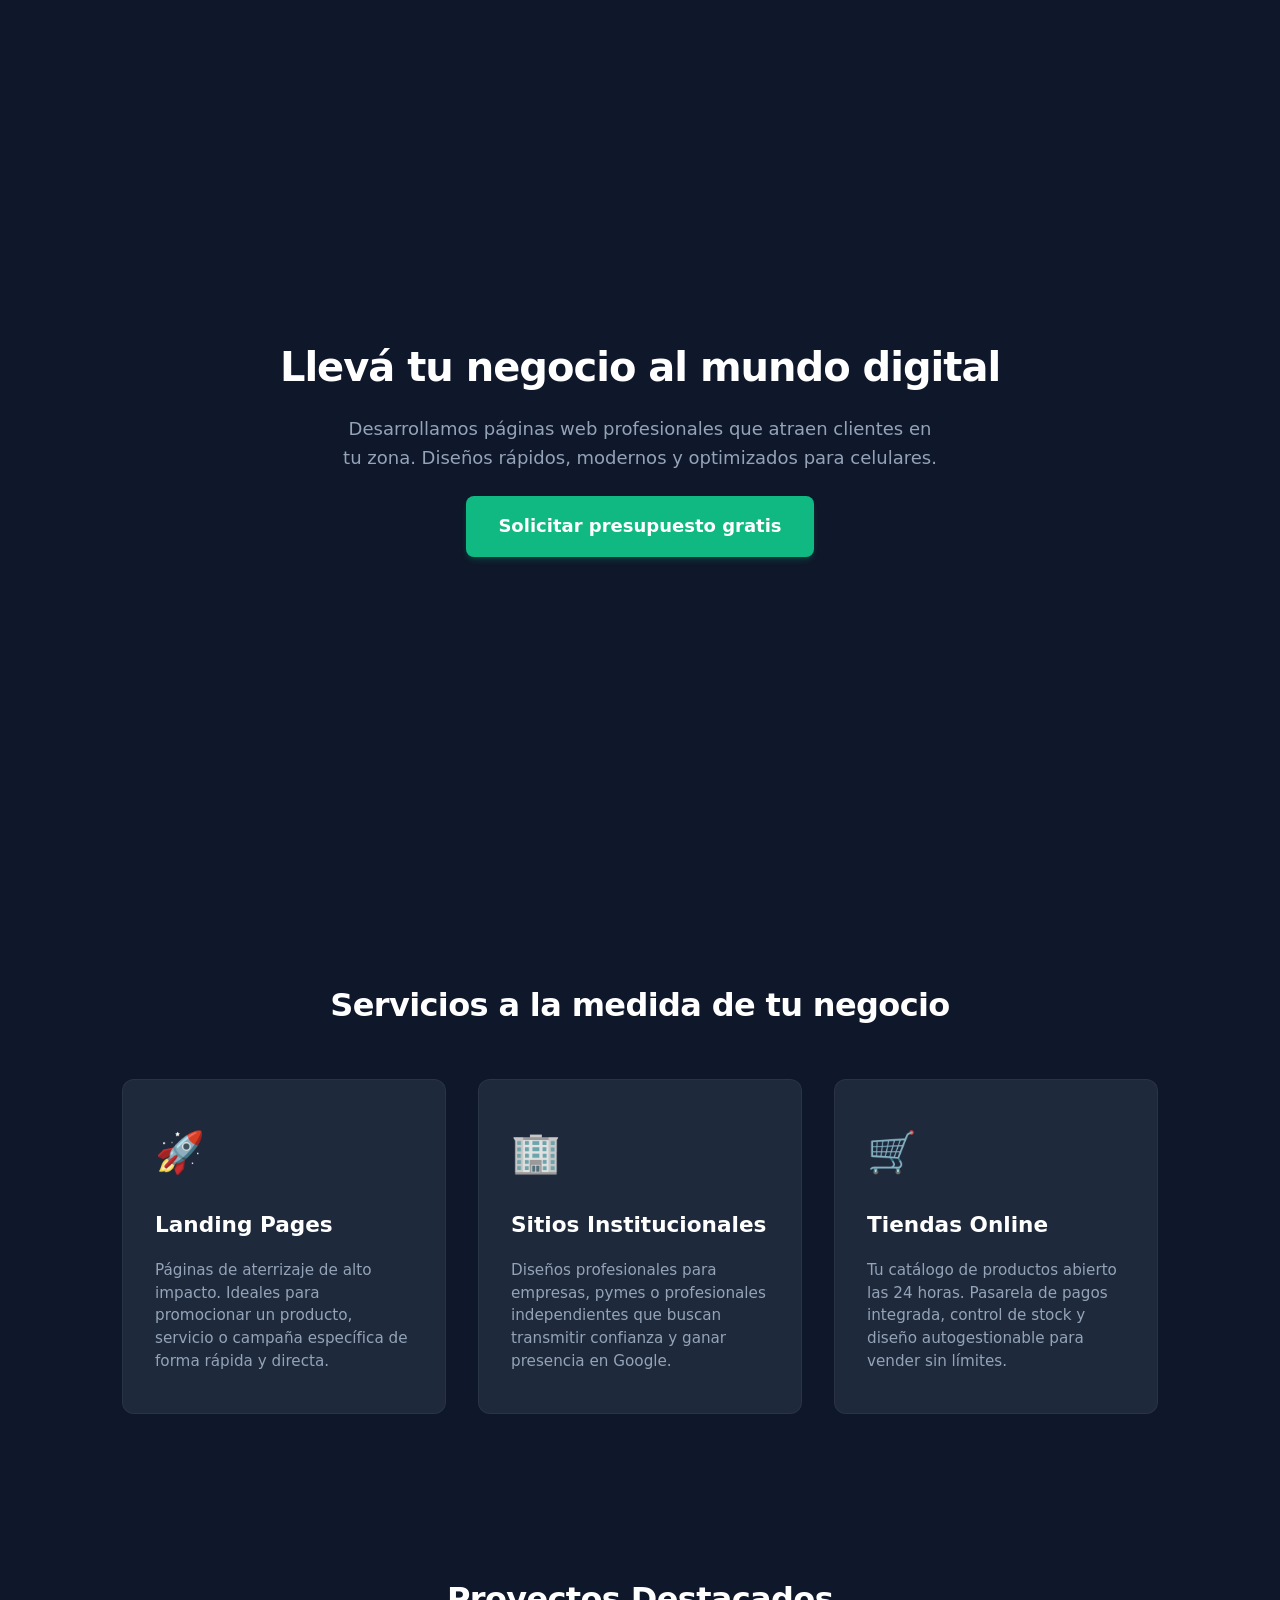
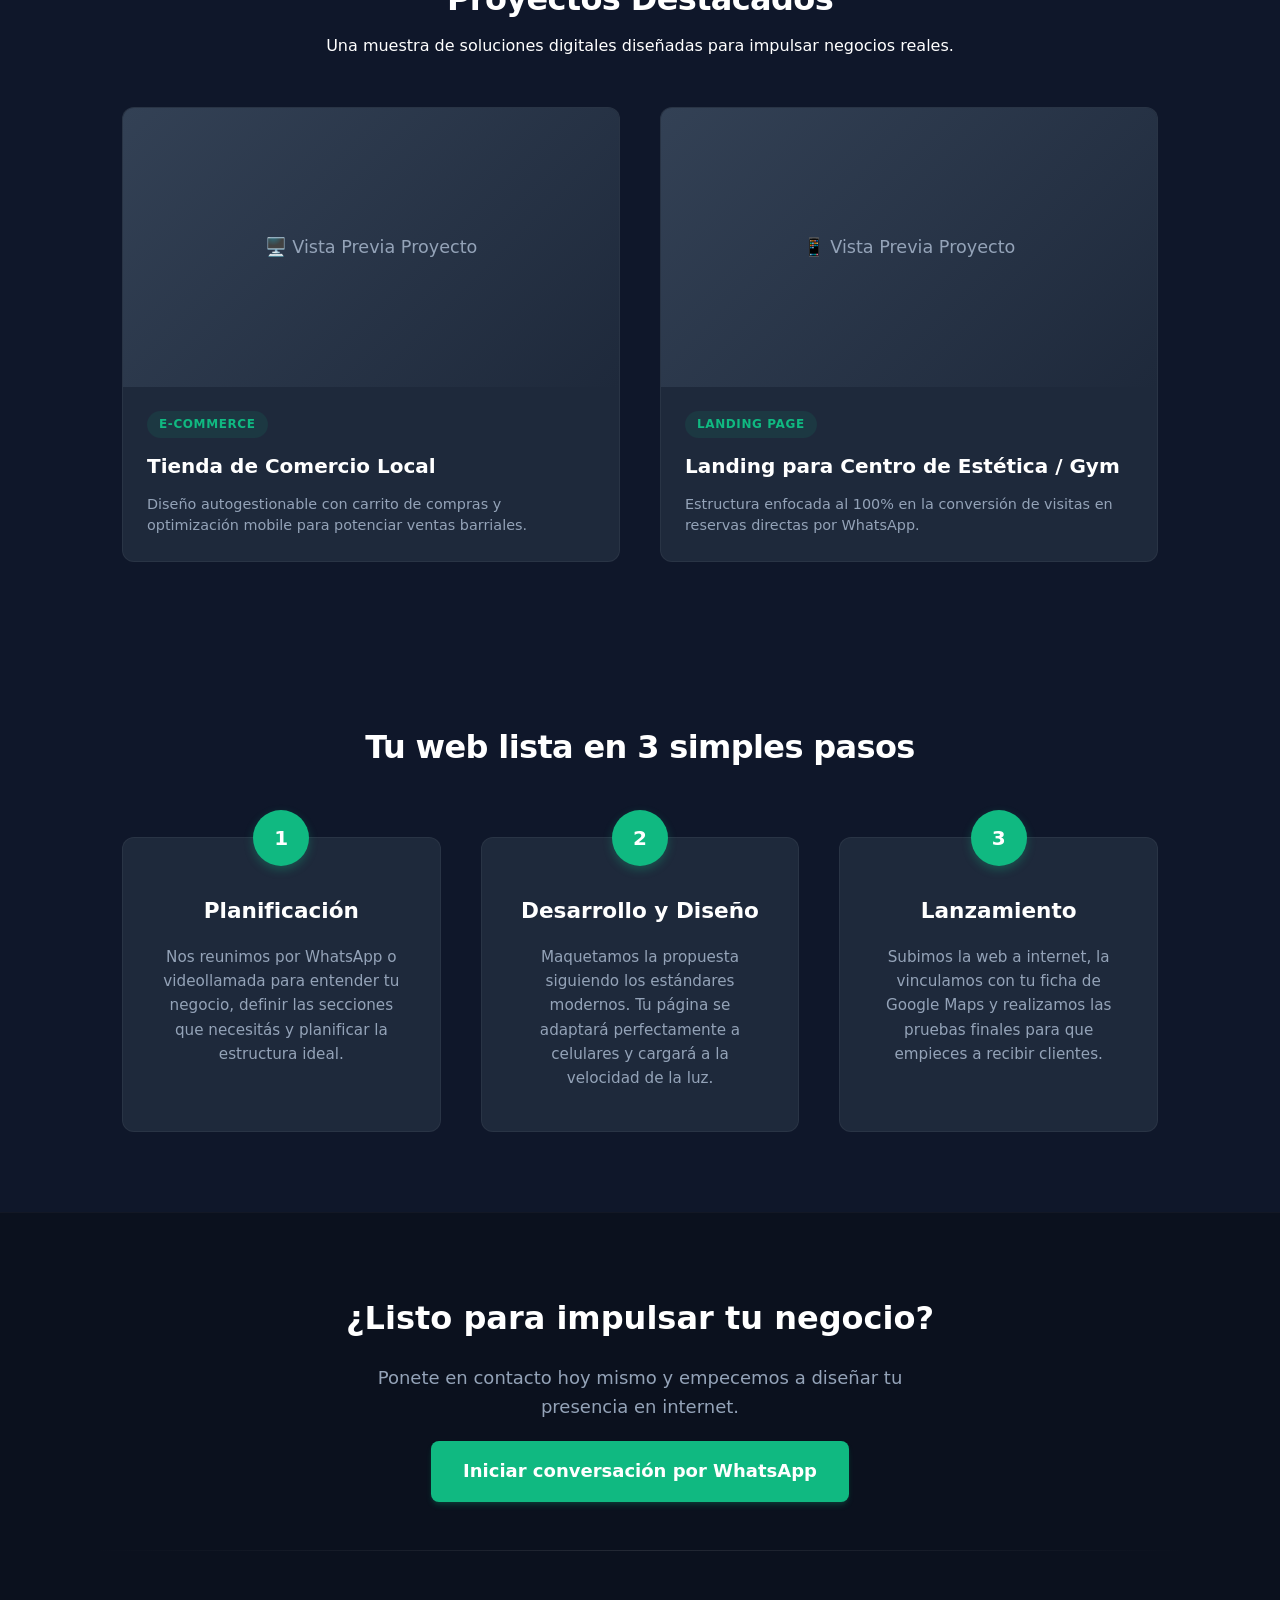
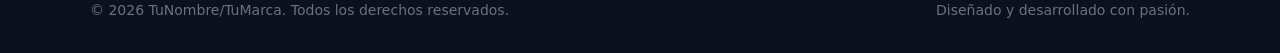
==== index.html @ d23995b2 "Estructura completa de la landing page: hero, servicios, portfolio y footer" ====
<!DOCTYPE html>
<html lang="es">
<head>
    <meta charset="UTF-8">
    <meta name="viewport" content="width=device-width, initial-scale=1.0">
    <title>Desarrollo Web Profesional | Tu Nombre o Marca</title>
    
    <!-- Vinculación de tus archivos CSS (siguiendo tu árbol de archivos) -->
    <link rel="stylesheet" href="css/variables.css">
    <link rel="stylesheet" href="css/layout.css">
    <link rel="stylesheet" href="css/components.css">
    <link rel="stylesheet" href="css/responsive.css">
</head>
<body>

    <!-- SECCIÓN PRINCIPAL: HERO -->
    <header class="hero-section">
        <div class="hero-container">
            <h1 class="hero-title">Llevá tu negocio al mundo digital</h1>
            <p class="hero-subtitle">Desarrollamos páginas web profesionales que atraen clientes en tu zona. Diseños rápidos, modernos y optimizados para celulares.</p>
            
            <!-- Botón de Acción Principal (CTA) -->
            <a href="https://wa.me/TUNUMERO" class="btn-primary" target="_blank" rel="noopener noreferrer">
                Solicitar presupuesto gratis
            </a>
        </div>
    </header>
    <!-- SECCIÓN: TUS SERVICIOS -->
    <section class="services-section">
        <h2 class="section-title">Servicios a la medida de tu negocio</h2>
        
        <div class="services-grid">
            <!-- Tarjeta 1 -->
            <div class="service-card">
                <div class="service-icon">🚀</div>
                <h3>Landing Pages</h3>
                <p>Páginas de aterrizaje de alto impacto. Ideales para promocionar un producto, servicio o campaña específica de forma rápida y directa.</p>
            </div>

            <!-- Tarjeta 2 -->
            <div class="service-card">
                <div class="service-icon">🏢</div>
                <h3>Sitios Institucionales</h3>
                <p>Diseños profesionales para empresas, pymes o profesionales independientes que buscan transmitir confianza y ganar presencia en Google.</p>
            </div>

            <!-- Tarjeta 3 -->
            <div class="service-card">
                <div class="service-icon">🛒</div>
                <h3>Tiendas Online</h3>
                <p>Tu catálogo de productos abierto las 24 horas. Pasarela de pagos integrada, control de stock y diseño autogestionable para vender sin límites.</p>
            </div>
        </div>
    </section>

    <!-- SECCIÓN: PORTFOLIO CARNADA -->
    <section class="portfolio-section">
        <div class="portfolio-header">
            <h2 class="section-title">Proyectos Destacados</h2>
            <p class="section-subtitle">Una muestra de soluciones digitales diseñadas para impulsar negocios reales.</p>
        </div>

        <div class="portfolio-grid">
            <!-- Proyecto 1 -->
            <div class="portfolio-card">
                <div class="portfolio-image-wrapper">
                    <!-- Cuando tengas la imagen, la ponés acá. Por ahora, un placeholder con estilos -->
                    <div class="portfolio-placeholder">🖥️ Vista Previa Proyecto</div>
                </div>
                <div class="portfolio-info">
                    <span class="project-badge">E-commerce</span>
                    <h3>Tienda de Comercio Local</h3>
                    <p>Diseño autogestionable con carrito de compras y optimización mobile para potenciar ventas barriales.</p>
                </div>
            </div>

            <!-- Proyecto 2 -->
            <div class="portfolio-card">
                <div class="portfolio-image-wrapper">
                    <div class="portfolio-placeholder">📱 Vista Previa Proyecto</div>
                </div>
                <div class="portfolio-info">
                    <span class="project-badge">Landing Page</span>
                    <h3>Landing para Centro de Estética / Gym</h3>
                    <p>Estructura enfocada al 100% en la conversión de visitas en reservas directas por WhatsApp.</p>
                </div>
            </div>
        </div>
    </section>

    <!-- SECCIÓN: CÓMO TRABAJAMOS -->
    <section class="process-section">
        <h2 class="section-title">Tu web lista en 3 simples pasos</h2>
        
        <div class="process-timeline">
            <!-- Paso 1 -->
            <div class="process-step">
                <div class="step-number">1</div>
                <h3>Planificación</h3>
                <p>Nos reunimos por WhatsApp o videollamada para entender tu negocio, definir las secciones que necesitás y planificar la estructura ideal.</p>
            </div>

            <!-- Paso 2 -->
            <div class="process-step">
                <div class="step-number">2</div>
                <h3>Desarrollo y Diseño</h3>
                <p>Maquetamos la propuesta siguiendo los estándares modernos. Tu página se adaptará perfectamente a celulares y cargará a la velocidad de la luz.</p>
            </div>

            <!-- Paso 3 -->
            <div class="process-step">
                <div class="step-number">3</div>
                <h3>Lanzamiento</h3>
                <p>Subimos la web a internet, la vinculamos con tu ficha de Google Maps y realizamos las pruebas finales para que empieces a recibir clientes.</p>
            </div>
        </div>
    </section>

    <!-- PIE DE PÁGINA: FOOTER -->
    <footer class="main-footer">
        <div class="footer-container">
            <div class="footer-cta">
                <h2>¿Listo para impulsar tu negocio?</h2>
                <p>Ponete en contacto hoy mismo y empecemos a diseñar tu presencia en internet.</p>
                <a href="https://wa.me/TUNUMERO" class="btn-primary" target="_blank" rel="noopener noreferrer">
                    Iniciar conversación por WhatsApp
                </a>
            </div>
            
            <hr class="footer-divider">
            
            <div class="footer-bottom">
                <p>&copy; 2026 TuNombre/TuMarca. Todos los derechos reservados.</p>
                <p>Diseñado y desarrollado con pasión.</p>
            </div>
        </div>
    </footer>

</body>
</html>
---- css/variables.css ----
:root {
    --bg-main: #0f172a;
    --text-primary: #ffffff;
    --text-secondary: #94a3b8;
    --accent-color: #10b981; /* Verde WhatsApp Pro */
}
---- css/layout.css ----
/* ==========================================================================
   ESTILOS GENERALES (Reset básico)
   ========================================================================== */
* {
    margin: 0;
    padding: 0;
    box-sizing: border-box;
}

body {
    background-color: var(--bg-main);
    color: var(--text-primary);
    font-family: 'Inter', system-ui, -apple-system, sans-serif;
    line-height: 1.6;
    overflow-x: hidden;
}

/* ==========================================================================
   ESTRUCTURA DEL HERO (Sección Principal)
   ========================================================================== */
.hero-section {
    min-height: 100vh; /* Ocupa el 100% del alto de la pantalla */
    display: flex;
    align-items: center;
    justify-content: center;
    padding: 2rem;
    text-align: center;
}

.hero-container {
    max-width: 800px; /* Evita que el texto se estire demasiado en monitores */
    display: flex;
    flex-direction: column;
    align-items: center;
    gap: 1.5rem; /* Separación interna entre título, subtítulo y botón */
}

.hero-title {
    font-size: 2.5rem;
    font-weight: 800;
    letter-spacing: -0.025em;
    line-height: 1.2;
}

.hero-subtitle {
    font-size: 1.125rem;
    color: var(--text-secondary);
    max-width: 600px;
}

/* ==========================================================================
   ESTRUCTURA DE SERVICIOS
   ========================================================================== */
.services-section {
    padding: 5rem 2rem;
    max-width: 1100px;
    margin: 0 auto; /* Centra la sección en monitores grandes */
    display: flex;
    flex-direction: column;
    align-items: center;
    gap: 3rem;
}

.section-title {
    font-size: 2rem;
    font-weight: 700;
    text-align: center;
    letter-spacing: -0.02em;
}

/* Grilla inteligente: se acomoda sola según el tamaño de pantalla */
.services-grid {
    display: grid;
    grid-template-columns: repeat(auto-fit, minmax(280px, 1fr));
    gap: 2rem;
    width: 100%;
}

/* ==========================================================================
   ESTRUCTURA DEL PORTFOLIO
   ========================================================================== */
.portfolio-section {
    padding: 5rem 2rem;
    max-width: 1100px;
    margin: 0 auto;
    display: flex;
    flex-direction: column;
    gap: 3rem;
}

.portfolio-header {
    text-align: center;
    display: flex;
    flex-direction: column;
    align-items: center;
    gap: 0.5rem;
}

.portfolio-grid {
    display: grid;
    grid-template-columns: repeat(auto-fit, minmax(320px, 1fr));
    gap: 2.5rem;
    width: 100%;
}

/* ==========================================================================
   ESTRUCTURA DEL PROCESO
   ========================================================================== */
.process-section {
    padding: 5rem 2rem;
    max-width: 1100px;
    margin: 0 auto;
    display: flex;
    flex-direction: column;
    align-items: center;
    gap: 4rem;
}

.process-timeline {
    display: grid;
    grid-template-columns: repeat(auto-fit, minmax(280px, 1fr));
    gap: 2.5rem;
    width: 100%;
}

/* ==========================================================================
   ESTRUCTURA DEL FOOTER
   ========================================================================== */
.main-footer {
    background-color: #0b111e; /* Un tono apenas más oscuro para marcar el final */
    padding: 5rem 2rem 2rem 2rem;
    border-top: 1px solid rgba(255, 255, 255, 0.03);
}

.footer-container {
    max-width: 1100px;
    margin: 0 auto;
    display: flex;
    flex-direction: column;
    align-items: center;
    gap: 3rem;
}

.footer-cta {
    text-align: center;
    display: flex;
    flex-direction: column;
    align-items: center;
    gap: 1.25rem;
    max-width: 600px;
}

.footer-cta h2 {
    font-size: 2rem;
    font-weight: 700;
}

.footer-cta p {
    color: var(--text-secondary);
    font-size: 1.125rem;
}
---- css/components.css ----
/* ==========================================================================
   COMPONENTES: BOTONES
   ========================================================================== */
.btn-primary {
    display: inline-block;
    background-color: var(--accent-color); /* Tu color de acento brillante */
    color: #ffffff; /* Texto blanco para que contraste perfectamente */
    font-size: 1.125rem;
    font-weight: 600;
    text-decoration: none; /* Le quita el subrayado feo de los links */
    padding: 1rem 2rem;
    border-radius: 0.5rem; /* Bordes suavemente redondeados (estilo moderno) */
    box-shadow: 0 4px 6px -1px rgba(16, 185, 129, 0.2), 0 2px 4px -1px rgba(16, 185, 129, 0.1);
    transition: all 0.2s ease-in-out; /* Animación suave para cuando pases el mouse */
    cursor: pointer;
}

/* Efecto Hover (Cuando pasás el mouse por arriba) */
.btn-primary:hover {
    transform: translateY(-2px); /* Eleva el botón un poquito */
    box-shadow: 0 10px 15px -3px rgba(16, 185, 129, 0.3), 0 4px 6px -2px rgba(16, 185, 129, 0.12);
    filter: brightness(1.1); /* Lo aclara un toque para dar feedback visual */
}

/* Efecto Active (Cuando hacés clic) */
.btn-primary:active {
    transform: translateY(0); /* Vuelve a su posición original al apretarlo */
}

/* ==========================================================================
   COMPONENTES: TARJETAS DE SERVICIO
   ========================================================================== */
.service-card {
    background-color: #1e293b; /* Un gris un toque más claro que el fondo principal */
    border: 1px solid rgba(255, 255, 255, 0.05); /* Borde sutil */
    padding: 2.5rem 2rem;
    border-radius: 0.75rem;
    display: flex;
    flex-direction: column;
    gap: 1rem;
    transition: transform 0.2s ease, border-color 0.2s ease;
}

.service-card:hover {
    transform: translateY(-5px); /* Pequeño salto al pasar el mouse */
    border-color: var(--accent-color); /* El borde se pinta con tu color de acento */
}

.service-icon {
    font-size: 2.5rem;
    margin-bottom: 0.5rem;
}

.service-card h3 {
    font-size: 1.35rem;
    font-weight: 600;
    color: var(--text-primary);
}

.service-card p {
    font-size: 0.95rem;
    color: var(--text-secondary);
    line-height: 1.5;
}

/* ==========================================================================
   COMPONENTES: TARJETAS DE PORTFOLIO
   ========================================================================== */
.portfolio-card {
    background-color: #1e293b;
    border-radius: 0.75rem;
    overflow: hidden; /* Corta las esquinas de las imágenes internas */
    border: 1px solid rgba(255, 255, 255, 0.05);
    transition: transform 0.3s ease, box-shadow 0.3s ease;
}

.portfolio-card:hover {
    transform: translateY(-6px);
    box-shadow: 0 12px 20px -5px rgba(0, 0, 0, 0.3);
}

/* Contenedor de la futura imagen */
.portfolio-image-wrapper {
    width: 100%;
    aspect-ratio: 16 / 9; /* Mantiene la proporción de pantalla clásica */
    background: linear-gradient(135deg, #334155 0%, #1e293b 100%);
    position: relative;
}

.portfolio-placeholder {
    width: 100%;
    height: 100%;
    display: flex;
    align-items: center;
    justify-content: center;
    color: var(--text-secondary);
    font-size: 1.1rem;
    font-weight: 500;
}

.portfolio-info {
    padding: 1.5rem;
    display: flex;
    flex-direction: column;
    gap: 0.75rem;
}

/* Etiqueta del tipo de proyecto */
.project-badge {
    align-self: flex-start;
    background-color: rgba(16, 185, 129, 0.1); /* Fondo sutil con tu color de acento */
    color: var(--accent-color);
    font-size: 0.75rem;
    font-weight: 700;
    text-transform: uppercase;
    padding: 0.25rem 0.75rem;
    border-radius: 9999px; /* Botón píldora redondeado */
    letter-spacing: 0.05em;
}

.portfolio-card h3 {
    font-size: 1.25rem;
    color: var(--text-primary);
}

.portfolio-card p {
    font-size: 0.9rem;
    color: var(--text-secondary);
    line-height: 1.5;
}

/* ==========================================================================
   COMPONENTES: PASOS DEL PROCESO
   ========================================================================== */
.process-step {
    background-color: #1e293b;
    border: 1px solid rgba(255, 255, 255, 0.05);
    padding: 3rem 2rem 2.5rem 2rem;
    border-radius: 0.75rem;
    position: relative; /* Permite posicionar el número absoluto respecto a la tarjeta */
    display: flex;
    flex-direction: column;
    gap: 1rem;
    text-align: center;
}

/* El círculo del número */
.step-number {
    position: absolute;
    top: 0;
    left: 50%;
    transform: translate(-50%, -50%); /* Lo centra justo en el borde superior */
    background-color: var(--accent-color);
    color: #ffffff;
    width: 3.5rem;
    height: 3.5rem;
    border-radius: 50%;
    display: flex;
    align-items: center;
    justify-content: center;
    font-size: 1.25rem;
    font-weight: 800;
    box-shadow: 0 4px 10px rgba(16, 185, 129, 0.3);
}

.process-step h3 {
    font-size: 1.35rem;
    font-weight: 600;
    color: var(--text-primary);
    margin-top: 0.5rem;
}

.process-step p {
    font-size: 0.95rem;
    color: var(--text-secondary);
    line-height: 1.6;
}

/* ==========================================================================
   COMPONENTES: DETALLES DEL FOOTER
   ========================================================================== */
.footer-divider {
    width: 100%;
    border: 0;
    height: 1px;
    background: linear-gradient(to right, transparent, rgba(255, 255, 255, 0.1), transparent);
}

.footer-bottom {
    width: 100%;
    display: flex;
    justify-content: space-between;
    align-items: center;
    flex-wrap: wrap; /* Si la pantalla es muy chica, tira los textos uno abajo del otro */
    gap: 1rem;
    color: rgba(255, 255, 255, 0.4);
    font-size: 0.875rem;
}

/* Ajuste responsive rápido para el footer bottom */
@media (max-width: 600px) {
    .footer-bottom {
        flex-direction: column;
        text-align: center;
    }
}
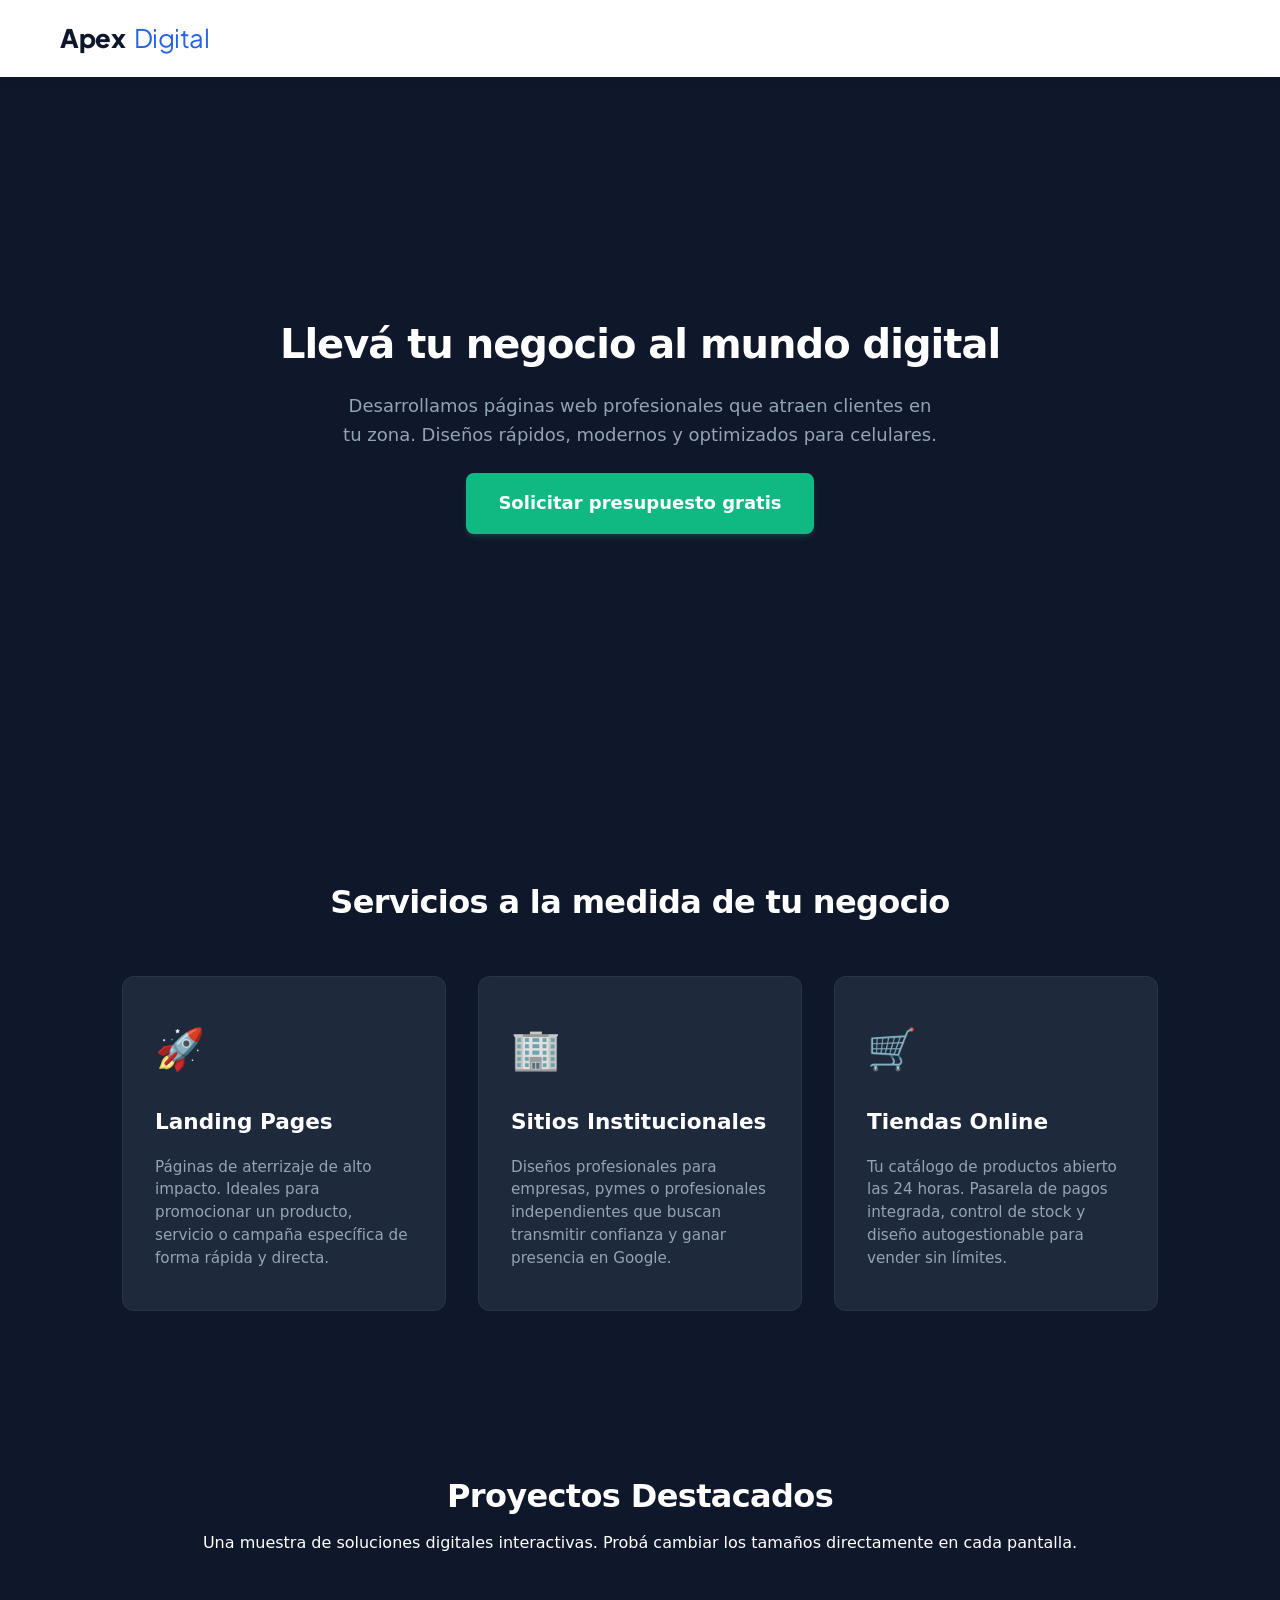
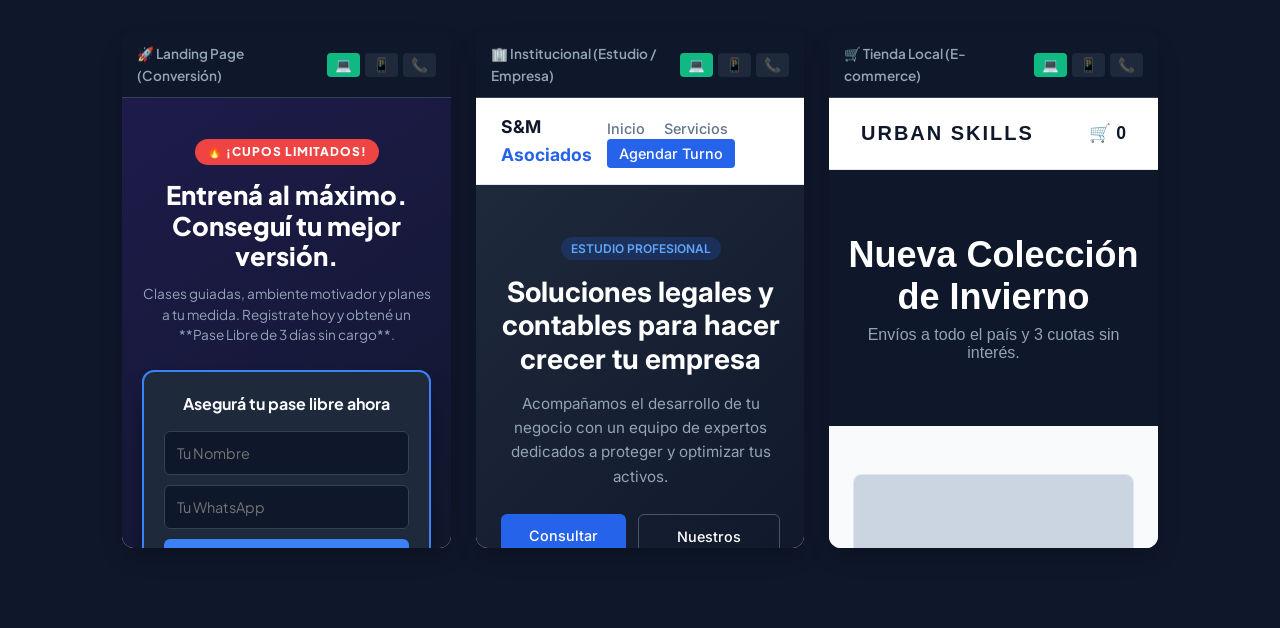
==== commit d764cbe5: "style: pulido de maquetas y alineacion de las tres pantallas en la misma linea" ====
--- a/index.html
+++ b/index.html
@@ -3,9 +3,15 @@
 <head>
     <meta charset="UTF-8">
     <meta name="viewport" content="width=device-width, initial-scale=1.0">
-    <title>Desarrollo Web Profesional | Tu Nombre o Marca</title>
+    <title>Apex Digital | Desarrollo Web Profesional</title>
     
-    <!-- Vinculación de tus archivos CSS (siguiendo tu árbol de archivos) -->
+    <link rel="icon" type="image/png" href="assets/icons/favicon.png">
+    <link rel="icon" type="image/x-icon" href="assets/icons/images/favicon.ico">
+    
+    <link rel="preconnect" href="https://fonts.googleapis.com">
+    <link rel="preconnect" href="https://fonts.gstatic.com" crossorigin>
+    <link href="https://fonts.googleapis.com/css2?family=Plus+Jakarta+Sans:wght@400;500;600;700;800&display=swap" rel="stylesheet">
+    
     <link rel="stylesheet" href="css/variables.css">
     <link rel="stylesheet" href="css/layout.css">
     <link rel="stylesheet" href="css/components.css">
@@ -13,38 +19,41 @@
 </head>
 <body>
 
-    <!-- SECCIÓN PRINCIPAL: HERO -->
+    <nav class="main-navbar">
+        <div class="navbar-container">
+            <a href="#" class="navbar-logo">
+                <span class="logo-text">Apex <span class="logo-highlight">Digital</span></span>
+            </a>
+        </div>
+    </nav>
+
     <header class="hero-section">
         <div class="hero-container">
             <h1 class="hero-title">Llevá tu negocio al mundo digital</h1>
             <p class="hero-subtitle">Desarrollamos páginas web profesionales que atraen clientes en tu zona. Diseños rápidos, modernos y optimizados para celulares.</p>
             
-            <!-- Botón de Acción Principal (CTA) -->
             <a href="https://wa.me/TUNUMERO" class="btn-primary" target="_blank" rel="noopener noreferrer">
                 Solicitar presupuesto gratis
             </a>
         </div>
     </header>
-    <!-- SECCIÓN: TUS SERVICIOS -->
+
     <section class="services-section">
         <h2 class="section-title">Servicios a la medida de tu negocio</h2>
         
         <div class="services-grid">
-            <!-- Tarjeta 1 -->
             <div class="service-card">
                 <div class="service-icon">🚀</div>
                 <h3>Landing Pages</h3>
                 <p>Páginas de aterrizaje de alto impacto. Ideales para promocionar un producto, servicio o campaña específica de forma rápida y directa.</p>
             </div>
 
-            <!-- Tarjeta 2 -->
             <div class="service-card">
                 <div class="service-icon">🏢</div>
                 <h3>Sitios Institucionales</h3>
                 <p>Diseños profesionales para empresas, pymes o profesionales independientes que buscan transmitir confianza y ganar presencia en Google.</p>
             </div>
 
-            <!-- Tarjeta 3 -->
             <div class="service-card">
                 <div class="service-icon">🛒</div>
                 <h3>Tiendas Online</h3>
@@ -53,88 +62,55 @@
         </div>
     </section>
 
-    <!-- SECCIÓN: PORTFOLIO CARNADA -->
     <section class="portfolio-section">
         <div class="portfolio-header">
             <h2 class="section-title">Proyectos Destacados</h2>
-            <p class="section-subtitle">Una muestra de soluciones digitales diseñadas para impulsar negocios reales.</p>
+            <p class="section-subtitle">Una muestra de soluciones digitales interactivas. Probá cambiar los tamaños directamente en cada pantalla.</p>
         </div>
 
-        <div class="portfolio-grid">
-            <!-- Proyecto 1 -->
-            <div class="portfolio-card">
-                <div class="portfolio-image-wrapper">
-                    <!-- Cuando tengas la imagen, la ponés acá. Por ahora, un placeholder con estilos -->
-                    <div class="portfolio-placeholder">🖥️ Vista Previa Proyecto</div>
+        <div class="portfolio-grid-live">
+             <div class="live-card">
+                <div class="card-device-header">
+                    <span class="card-project-title">🚀 Landing Page (Conversión)</span>
+                    <div class="device-buttons">
+                        <button class="btn-device active" onclick="changeCardView(this, 'desktop')">💻</button>
+                        <button class="btn-device" onclick="changeCardView(this, 'tablet')">📱</button>
+                        <button class="btn-device" onclick="changeCardView(this, 'mobile')">📞</button>
+                    </div>
                 </div>
-                <div class="portfolio-info">
-                    <span class="project-badge">E-commerce</span>
-                    <h3>Tienda de Comercio Local</h3>
-                    <p>Diseño autogestionable con carrito de compras y optimización mobile para potenciar ventas barriales.</p>
+                <div class="live-iframe-wrapper desktop-mode">
+                    <iframe src="./landing-mockup/index.html" frameborder="0"></iframe>
+                </div>
+            </div>
+            
+
+            <div class="live-card">
+                <div class="card-device-header">
+                    <span class="card-project-title">🏢 Institucional (Estudio / Empresa)</span>
+                    <div class="device-buttons">
+                        <button class="btn-device active" onclick="changeCardView(this, 'desktop')">💻</button>
+                        <button class="btn-device" onclick="changeCardView(this, 'tablet')">📱</button>
+                        <button class="btn-device" onclick="changeCardView(this, 'mobile')">📞</button>
+                    </div>
+                </div>
+                <div class="live-iframe-wrapper desktop-mode">
+                    <iframe src="./institucional-mockup/index.html" frameborder="0"></iframe>
                 </div>
             </div>
 
-            <!-- Proyecto 2 -->
-            <div class="portfolio-card">
-                <div class="portfolio-image-wrapper">
-                    <div class="portfolio-placeholder">📱 Vista Previa Proyecto</div>
+            <div class="live-card">
+                <div class="card-device-header">
+                    <span class="card-project-title">🛒 Tienda Local (E-commerce)</span>
+                    <div class="device-buttons">
+                        <button class="btn-device active" onclick="changeCardView(this, 'desktop')">💻</button>
+                        <button class="btn-device" onclick="changeCardView(this, 'tablet')">📱</button>
+                        <button class="btn-device" onclick="changeCardView(this, 'mobile')">📞</button>
+                    </div>
                 </div>
-                <div class="portfolio-info">
-                    <span class="project-badge">Landing Page</span>
-                    <h3>Landing para Centro de Estética / Gym</h3>
-                    <p>Estructura enfocada al 100% en la conversión de visitas en reservas directas por WhatsApp.</p>
+                <div class="live-iframe-wrapper desktop-mode">
+                    <iframe src="./market-mockup/index.html" frameborder="0"></iframe>
                 </div>
             </div>
-        </div>
-    </section>
 
-    <!-- SECCIÓN: CÓMO TRABAJAMOS -->
-    <section class="process-section">
-        <h2 class="section-title">Tu web lista en 3 simples pasos</h2>
-        
-        <div class="process-timeline">
-            <!-- Paso 1 -->
-            <div class="process-step">
-                <div class="step-number">1</div>
-                <h3>Planificación</h3>
-                <p>Nos reunimos por WhatsApp o videollamada para entender tu negocio, definir las secciones que necesitás y planificar la estructura ideal.</p>
-            </div>
 
-            <!-- Paso 2 -->
-            <div class="process-step">
-                <div class="step-number">2</div>
-                <h3>Desarrollo y Diseño</h3>
-                <p>Maquetamos la propuesta siguiendo los estándares modernos. Tu página se adaptará perfectamente a celulares y cargará a la velocidad de la luz.</p>
-            </div>
-
-            <!-- Paso 3 -->
-            <div class="process-step">
-                <div class="step-number">3</div>
-                <h3>Lanzamiento</h3>
-                <p>Subimos la web a internet, la vinculamos con tu ficha de Google Maps y realizamos las pruebas finales para que empieces a recibir clientes.</p>
-            </div>
-        </div>
-    </section>
-
-    <!-- PIE DE PÁGINA: FOOTER -->
-    <footer class="main-footer">
-        <div class="footer-container">
-            <div class="footer-cta">
-                <h2>¿Listo para impulsar tu negocio?</h2>
-                <p>Ponete en contacto hoy mismo y empecemos a diseñar tu presencia en internet.</p>
-                <a href="https://wa.me/TUNUMERO" class="btn-primary" target="_blank" rel="noopener noreferrer">
-                    Iniciar conversación por WhatsApp
-                </a>
-            </div>
-            
-            <hr class="footer-divider">
-            
-            <div class="footer-bottom">
-                <p>&copy; 2026 TuNombre/TuMarca. Todos los derechos reservados.</p>
-                <p>Diseñado y desarrollado con pasión.</p>
-            </div>
-        </div>
-    </footer>
-
-</body>
-</html>+           
--- a/css/variables.css
+++ b/css/variables.css
@@ -3,4 +3,20 @@
     --text-primary: #ffffff;
     --text-secondary: #94a3b8;
     --accent-color: #10b981; /* Verde WhatsApp Pro */
+}
+
+:root {
+    --fuente-titulos: 'Plus Jakarta Sans', sans-serif;
+    --color-primario: #007bff; /* Tu azul */
+    --color-oscuro: #1a1a1a;   /* Tu negro */
+}
+
+:root {
+    /* Tipografía */
+    --font-main: 'Plus Jakarta Sans', sans-serif;
+
+    /* Paleta de Colores (Negro y Azul premium) */
+    --color-principal: #0f172a; /* Un negro/azulino muy corporativo y profundo */
+    --color-acento: #2563eb;    /* Un azul eléctrico moderno que resalta */
+    --color-fondo: #ffffff;
 }
--- a/css/layout.css
+++ b/css/layout.css
@@ -96,13 +96,34 @@
     gap: 0.5rem;
 }
 
+/* Grilla de proyectos: Obliga a mantener las 3 tarjetas en la misma línea en PC */
 .portfolio-grid {
     display: grid;
-    grid-template-columns: repeat(auto-fit, minmax(320px, 1fr));
-    gap: 2.5rem;
+    grid-template-columns: repeat(3, 1fr); /* Crea exactamente 3 columnas iguales */
+    gap: 25px; /* Espacio entre las tarjetas */
     width: 100%;
+    box-sizing: border-box;
 }
 
+/* Evitamos que las tarjetas colapsen de forma extraña si hay mucho texto */
+.portfolio-card {
+    display: flex;
+    flex-direction: column;
+    height: 100%; /* Hace que las tres tengan exactamente la misma altura */
+}
+
+/* RESPONSIVE: En celulares y pantallas chicas sí las bajamos para que se lean bien */
+@media (max-width: 992px) {
+    .portfolio-grid {
+        grid-template-columns: repeat(2, 1fr); /* 2 columnas en tablets */
+    }
+}
+
+@media (max-width: 600px) {
+    .portfolio-grid {
+        grid-template-columns: 1fr; /* 1 columna en celulares */
+    }
+}
 /* ==========================================================================
    ESTRUCTURA DEL PROCESO
    ========================================================================== */
@@ -158,4 +179,18 @@
 .footer-cta p {
     color: var(--text-secondary);
     font-size: 1.125rem;
+}
+
+.hero-section {
+    position: relative;
+    /* Recordá que desde la carpeta CSS tenés que salir con '../' para ir a assets */
+    background: linear-gradient(rgba(15, 23, 42, 0.85), rgba(15, 23, 42, 0.95)), 
+                url('../assets/icons/images/hero-bg.webp') no-repeat center center/cover;
+    padding: 100px 0;
+    color: #ffffff;
+    display: flex;
+    align-items: center;
+    justify-content: center;
+    text-align: center;
+    min-height: 80vh; /* Ocupa el 80% de la pantalla del celular o PC */
 }
--- a/css/components.css
+++ b/css/components.css
@@ -203,4 +203,367 @@
         flex-direction: column;
         text-align: center;
     }
+}
+
+/* --- BARRA DE NAVEGACIÓN --- */
+.main-navbar {
+    position: sticky;
+    top: 0;
+    left: 0;
+    width: 100%;
+    background-color: #ffffff; /* Cambialo por tu color de fondo si usás modo oscuro */
+    box-shadow: 0 2px 10px rgba(0, 0, 0, 0.1);
+    z-index: 1000; /* Asegura que quede por encima de todo al scrollear */
+    padding: 15px 0;
+}
+
+.navbar-container {
+    max-width: 1200px;
+    margin: 0 auto;
+    padding: 0 20px;
+    display: flex;
+    justify-content: space-between;
+    align-items: center;
+}
+
+/* Estilos del Logo */
+.navbar-logo {
+    text-decoration: none;
+    font-size: 1.5rem;
+    font-weight: 800;
+    color: #1a1a1a; /* Color principal del texto */
+    display: flex;
+    align-items: center;
+    letter-spacing: -0.5px;
+}
+
+/* Si usás imagen para el logo */
+.navbar-logo img {
+    max-height: 40px; /* Ajusta el alto de tu logo */
+    width: auto;
+}
+
+/* Si usás texto con detalle de color */
+.logo-highlight {
+    color: #007bff; /* Usá acá el color acento de tus variables CSS (ej: var(--primary-color)) */
+    margin-left: 4px;
+}
+
+/* --- AJUSTE PARA EL HERO --- */
+/* Como la barra ahora es fija (sticky), es buena idea asegurarte de que el hero 
+   tenga una transición limpia justo debajo de ella */
+.hero-section {
+    padding-top: 80px; /* Evita que el contenido del hero se pegue demasiado a la barra */
+}
+
+.navbar-logo {
+    font-family: var(--fuente-titulos);
+    font-weight: 800; /* Bien grueso para APex */
+    color: var(--color-oscuro);
+}
+
+.logo-highlight {
+    font-weight: 400; /* Más fino para Digital */
+    color: var(--color-primario);
+}
+
+.main-navbar {
+    position: sticky;
+    top: 0;
+    left: 0;
+    width: 100%;
+    background-color: var(--color-fondo);
+    box-shadow: 0 2px 10px rgba(0, 0, 0, 0.05);
+    z-index: 1000;
+    padding: 18px 0;
+}
+
+.navbar-container {
+    max-width: 1200px;
+    margin: 0 auto;
+    padding: 0 20px;
+    display: flex;
+    justify-content: space-between;
+    align-items: center;
+}
+
+.navbar-logo {
+    font-family: var(--font-main);
+    text-decoration: none;
+    font-size: 1.6rem;
+    font-weight: 800; /* Peso bien grueso para "APex" */
+    color: var(--color-principal);
+    letter-spacing: -0.5px;
+}
+
+.logo-highlight {
+    font-weight: 400; /* Peso más liviano para "Digital" */
+    color: var(--color-acento);
+    margin-left: 4px;
+}.main-navbar {
+    position: sticky;
+    top: 0;
+    left: 0;
+    width: 100%;
+    background-color: var(--color-fondo);
+    box-shadow: 0 2px 10px rgba(0, 0, 0, 0.05);
+    z-index: 1000;
+    padding: 18px 0;
+}
+
+.navbar-container {
+    max-width: 1200px;
+    margin: 0 auto;
+    padding: 0 20px;
+    display: flex;
+    justify-content: space-between;
+    align-items: center;
+}
+
+.navbar-logo {
+    font-family: var(--font-main);
+    text-decoration: none;
+    font-size: 1.6rem;
+    font-weight: 800; /* Peso bien grueso para "APex" */
+    color: var(--color-principal);
+    letter-spacing: -0.5px;
+}
+
+.logo-highlight {
+    font-weight: 400; /* Peso más liviano para "Digital" */
+    color: var(--color-acento);
+    margin-left: 4px;
+}
+
+.main-navbar {
+    position: sticky;
+    top: 0;
+    left: 0;
+    width: 100%;
+    background-color: var(--color-fondo);
+    box-shadow: 0 2px 10px rgba(0, 0, 0, 0.05);
+    z-index: 1000;
+    padding: 18px 0;
+}
+
+.navbar-container {
+    max-width: 1200px;
+    margin: 0 auto;
+    padding: 0 20px;
+    display: flex;
+    justify-content: space-between;
+    align-items: center;
+}
+
+.navbar-logo {
+    font-family: var(--font-main);
+    text-decoration: none;
+    font-size: 1.6rem;
+    font-weight: 800; /* Peso bien grueso para "APex" */
+    color: var(--color-principal);
+    letter-spacing: -0.5px;
+}
+
+.logo-highlight {
+    font-weight: 400; /* Peso más liviano para "Digital" */
+    color: var(--color-acento);
+    margin-left: 4px;
+}
+
+/* ==========================================================================
+   MODAL INTERACTIVO DE VISTA PREVIA (3 VISUALIZACIONES)
+   ========================================================================== */
+
+.modal-overlay {
+    display: none;
+    position: fixed;
+    top: 0; left: 0;
+    width: 100%; height: 100%;
+    background: rgba(10, 17, 31, 0.9);
+    z-index: 1000;
+    justify-content: center;
+    align-items: center;
+    padding: 20px;
+    box-sizing: border-box;
+}
+
+.modal-container {
+    width: 100%;
+    max-width: 1200px;
+    height: 85vh;
+    display: flex;
+    flex-direction: column;
+    box-shadow: 0 25px 50px -12px rgba(0, 0, 0, 0.5);
+}
+
+.modal-header {
+    background: #1e293b;
+    padding: 14px 20px;
+    display: flex;
+    justify-content: space-between;
+    align-items: center;
+    border-top-left-radius: 12px;
+    border-top-right-radius: 12px;
+}
+
+.view-controls {
+    display: flex;
+    gap: 8px;
+}
+
+.btn-view {
+    background: #334155;
+    color: #94a3b8;
+    border: none;
+    padding: 8px 16px;
+    border-radius: 6px;
+    cursor: pointer;
+    font-family: 'Plus Jakarta Sans', sans-serif;
+    font-weight: 600;
+    font-size: 0.9rem;
+    transition: all 0.2s ease;
+}
+
+.btn-view.active {
+    background: #10b981;
+    color: #ffffff;
+}
+
+.btn-view:hover:not(.active) {
+    background: #475569;
+    color: #f8fafc;
+}
+
+.close-modal {
+    background: transparent;
+    color: #94a3b8;
+    border: none;
+    font-size: 1.1rem;
+    font-weight: bold;
+    cursor: pointer;
+    transition: color 0.2s;
+}
+
+.close-modal:hover {
+    color: #f1f5f9;
+}
+
+.iframe-wrapper {
+    background: #ffffff;
+    margin: 0 auto;
+    width: 100%;
+    flex-grow: 1;
+    transition: width 0.3s cubic-bezier(0.4, 0, 0.2, 1);
+    border-bottom-left-radius: 12px;
+    border-bottom-right-radius: 12px;
+    overflow: hidden;
+    box-shadow: inset 0 2px 4px rgba(0,0,0,0.06);
+}
+
+.iframe-wrapper iframe {
+    width: 100%;
+    height: 100%;
+    display: block;
+}
+
+/* Modificadores de tamaño simulando dispositivos */
+.desktop-view { width: 100%; }
+.tablet-view { width: 768px; max-width: 100%; }
+.mobile-view { width: 375px; max-width: 100%; }
+
+/* Estilo para los enlaces de "Ver maqueta" */
+.portfolio-link {
+    display: inline-block;
+    margin-top: 15px;
+    color: #10b981;
+    text-decoration: none;
+    font-weight: 600;
+    transition: opacity 0.2s;
+}
+
+.portfolio-link:hover {
+    text-decoration: underline;
+    opacity: 0.9;
+}
+
+/* ==========================================================================
+   PORTFOLIO INTERACTIVO (GRILLA EN VIVO)
+   ========================================================================== */
+.portfolio-grid-live {
+    display: grid;
+    grid-template-columns: repeat(3, 1fr);
+    gap: 25px;
+    width: 100%;
+    margin-top: 30px;
+    box-sizing: border-box;
+}
+
+.live-card {
+    background: #1e293b;
+    border-radius: 12px;
+    overflow: hidden;
+    display: flex;
+    flex-direction: column;
+    box-shadow: 0 10px 25px -5px rgba(0, 0, 0, 0.3);
+}
+
+.card-device-header {
+    background: #0f172a;
+    padding: 10px 15px;
+    display: flex;
+    justify-content: space-between;
+    align-items: center;
+    border-bottom: 1px solid #334155;
+}
+
+.card-project-title {
+    color: #94a3b8;
+    font-weight: 600;
+    font-size: 0.85rem;
+    font-family: 'Plus Jakarta Sans', sans-serif;
+}
+
+.device-buttons {
+    display: flex;
+    gap: 5px;
+}
+
+.btn-device {
+    background: #1e293b;
+    border: none;
+    border-radius: 4px;
+    padding: 4px 8px;
+    cursor: pointer;
+    font-size: 0.85rem;
+    transition: all 0.2s ease;
+}
+
+.btn-device.active, .btn-device:hover {
+    background: #10b981;
+}
+
+.live-iframe-wrapper {
+    height: 450px;
+    margin: 0 auto;
+    width: 100%;
+    transition: width 0.3s cubic-bezier(0.4, 0, 0.2, 1);
+    background: #ffffff;
+}
+
+.live-iframe-wrapper iframe {
+    width: 100%;
+    height: 100%;
+    display: block;
+}
+
+.desktop-mode { width: 100%; }
+.tablet-mode { width: 100%; max-width: 340px; }
+.mobile-mode { width: 100%; max-width: 240px; }
+
+@media (max-width: 1024px) {
+    .portfolio-grid-live {
+        grid-template-columns: 1fr;
+    }
+    .tablet-mode { max-width: 768px; }
+    .mobile-mode { max-width: 375px; }
 }
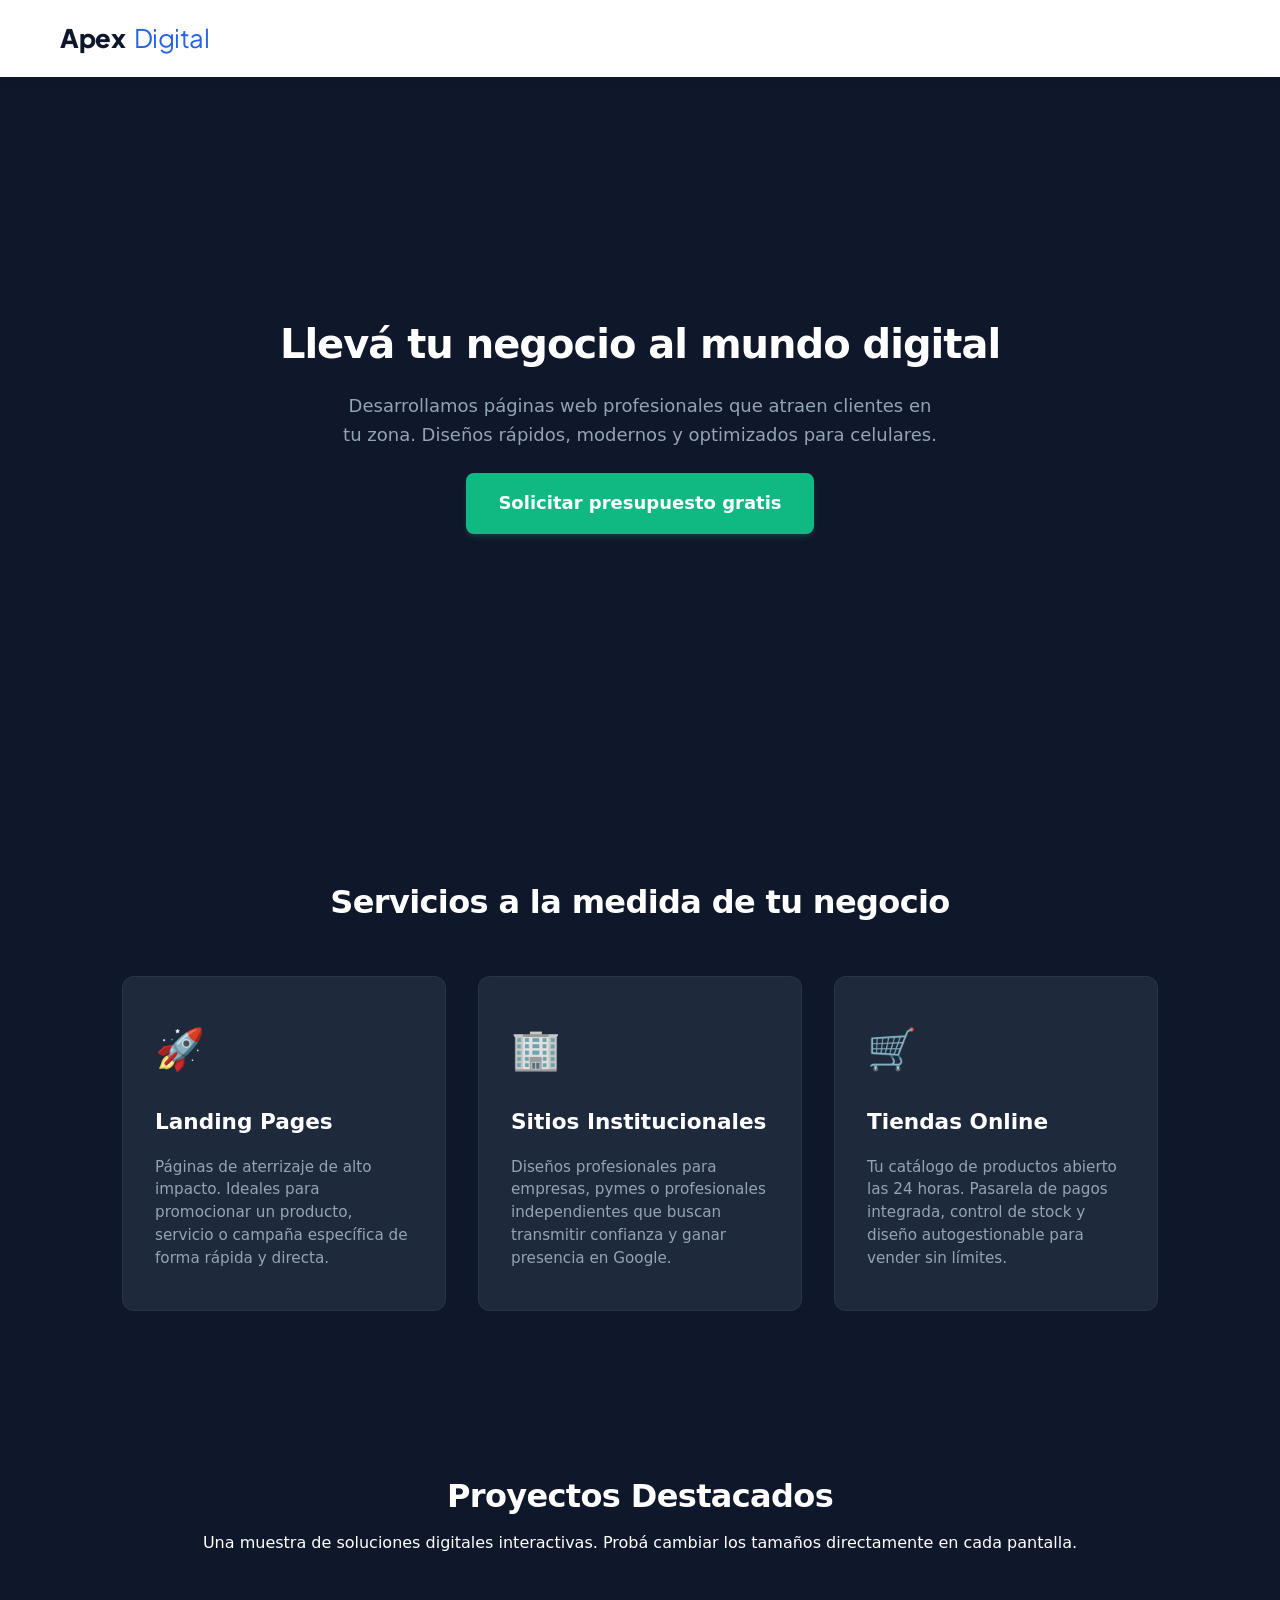
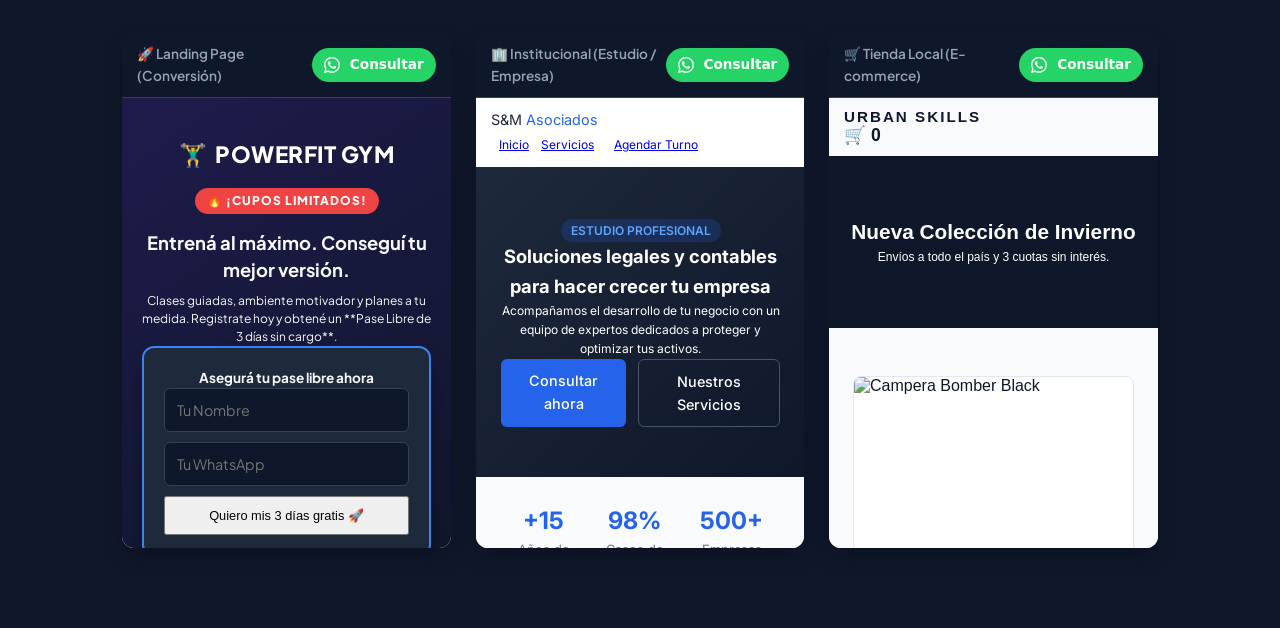
==== commit 8e8a5afb: "Corrección botones Whatsapp, imágenes de productos E-Commerce" ====
--- a/index.html
+++ b/index.html
@@ -69,13 +69,18 @@
         </div>
 
         <div class="portfolio-grid-live">
+             
+             <!-- TARJETA 1: LANDING PAGE -->
              <div class="live-card">
                 <div class="card-device-header">
                     <span class="card-project-title">🚀 Landing Page (Conversión)</span>
                     <div class="device-buttons">
-                        <button class="btn-device active" onclick="changeCardView(this, 'desktop')">💻</button>
-                        <button class="btn-device" onclick="changeCardView(this, 'tablet')">📱</button>
-                        <button class="btn-device" onclick="changeCardView(this, 'mobile')">📞</button>
+                        <a href="https://wa.me/TUNUMERO?text=Hola%20Apex%20Digital,%20estoy%20viendo%20la%20maqueta%20Landing%20y%20quiero%20consultar" target="_blank" class="btn-top-whatsapp">
+                            <svg xmlns="http://www.w3.org/2000/svg" width="16" height="16" fill="currentColor" viewBox="0 0 16 16" style="margin-right: 4px;">
+                                <path d="M13.601 2.326A7.85 7.85 0 0 0 7.994 0C3.627 0 .068 3.558.064 7.926c0 1.399.366 2.76 1.057 3.965L0 16l4.204-1.102a7.9 7.9 0 0 0 3.79.965h.004c4.368 0 7.926-3.558 7.93-7.93A7.9 7.9 0 0 0 13.6 2.326zM7.994 14.521a6.6 6.6 0 0 1-3.356-.92l-.24-.144-2.494.654.666-2.433-.156-.251a6.56 6.56 0 0 1-1.007-3.505c0-3.626 2.957-6.584 6.591-6.584a6.56 6.56 0 0 1 4.66 1.931 6.56 6.56 0 0 1 1.928 4.66c-.004 3.639-2.961 6.592-6.592 6.592m3.618-4.934c-.197-.099-1.17-.578-1.353-.646-.182-.065-.315-.099-.445.099-.133.197-.513.646-.627.775-.114.133-.232.148-.43.05-.197-.1-.836-.308-1.592-.985-.59-.525-.985-1.175-1.103-1.372-.114-.198-.011-.304.088-.403.087-.088.197-.232.296-.346.1-.114.133-.198.198-.33.065-.134.034-.248-.015-.347-.05-.099-.445-1.076-.612-1.47-.16-.389-.323-.335-.445-.34-.114-.007-.247-.007-.38-.007a.73.73 0 0 0-.529.247c-.182.198-.691.677-.691 1.654s.71 1.916.81 2.049c.098.133 1.394 2.132 3.383 2.992.47.205.84.326 1.129.418.475.152.904.129 1.246.08.38-.058 1.171-.48 1.338-.943.164-.464.164-.86.114-.943-.049-.084-.182-.133-.38-.232"/>
+                            </svg>
+                            Consultar
+                        </a>
                     </div>
                 </div>
                 <div class="live-iframe-wrapper desktop-mode">
@@ -83,14 +88,17 @@
                 </div>
             </div>
             
-
+            <!-- TARJETA 2: INSTITUCIONAL -->
             <div class="live-card">
                 <div class="card-device-header">
                     <span class="card-project-title">🏢 Institucional (Estudio / Empresa)</span>
                     <div class="device-buttons">
-                        <button class="btn-device active" onclick="changeCardView(this, 'desktop')">💻</button>
-                        <button class="btn-device" onclick="changeCardView(this, 'tablet')">📱</button>
-                        <button class="btn-device" onclick="changeCardView(this, 'mobile')">📞</button>
+                        <a href="https://wa.me/TUNUMERO?text=Hola%20Apex%20Digital,%20estoy%20viendo%20la%20maqueta%20Institucional%20y%20me%20interesa%20un%20sitio%20así" target="_blank" class="btn-top-whatsapp">
+                            <svg xmlns="http://www.w3.org/2000/svg" width="16" height="16" fill="currentColor" viewBox="0 0 16 16" style="margin-right: 4px;">
+                                <path d="M13.601 2.326A7.85 7.85 0 0 0 7.994 0C3.627 0 .068 3.558.064 7.926c0 1.399.366 2.76 1.057 3.965L0 16l4.204-1.102a7.9 7.9 0 0 0 3.79.965h.004c4.368 0 7.926-3.558 7.93-7.93A7.9 7.9 0 0 0 13.6 2.326zM7.994 14.521a6.6 6.6 0 0 1-3.356-.92l-.24-.144-2.494.654.666-2.433-.156-.251a6.56 6.56 0 0 1-1.007-3.505c0-3.626 2.957-6.584 6.591-6.584a6.56 6.56 0 0 1 4.66 1.931 6.56 6.56 0 0 1 1.928 4.66c-.004 3.639-2.961 6.592-6.592 6.592m3.618-4.934c-.197-.099-1.17-.578-1.353-.646-.182-.065-.315-.099-.445.099-.133.197-.513.646-.627.775-.114.133-.232.148-.43.05-.197-.1-.836-.308-1.592-.985-.59-.525-.985-1.175-1.103-1.372-.114-.198-.011-.304.088-.403.087-.088.197-.232.296-.346.1-.114.133-.198.198-.33.065-.134.034-.248-.015-.347-.05-.099-.445-1.076-.612-1.47-.16-.389-.323-.335-.445-.34-.114-.007-.247-.007-.38-.007a.73.73 0 0 0-.529.247c-.182.198-.691.677-.691 1.654s.71 1.916.81 2.049c.098.133 1.394 2.132 3.383 2.992.47.205.84.326 1.129.418.475.152.904.129 1.246.08.38-.058 1.171-.48 1.338-.943.164-.464.164-.86.114-.943-.049-.084-.182-.133-.38-.232"/>
+                            </svg>
+                            Consultar
+                        </a>
                     </div>
                 </div>
                 <div class="live-iframe-wrapper desktop-mode">
@@ -98,13 +106,17 @@
                 </div>
             </div>
 
+            <!-- TARJETA 3: TIENDA LOCAL -->
             <div class="live-card">
                 <div class="card-device-header">
                     <span class="card-project-title">🛒 Tienda Local (E-commerce)</span>
                     <div class="device-buttons">
-                        <button class="btn-device active" onclick="changeCardView(this, 'desktop')">💻</button>
-                        <button class="btn-device" onclick="changeCardView(this, 'tablet')">📱</button>
-                        <button class="btn-device" onclick="changeCardView(this, 'mobile')">📞</button>
+                        <a href="https://wa.me/TUNUMERO?text=Hola%20Apex%20Digital,%20me%20interesa%20la%20Tienda%20Local" target="_blank" class="btn-top-whatsapp">
+                            <svg xmlns="http://www.w3.org/2000/svg" width="16" height="16" fill="currentColor" viewBox="0 0 16 16" style="margin-right: 4px;">
+                                <path d="M13.601 2.326A7.85 7.85 0 0 0 7.994 0C3.627 0 .068 3.558.064 7.926c0 1.399.366 2.76 1.057 3.965L0 16l4.204-1.102a7.9 7.9 0 0 0 3.79.965h.004c4.368 0 7.926-3.558 7.93-7.93A7.9 7.9 0 0 0 13.6 2.326zM7.994 14.521a6.6 6.6 0 0 1-3.356-.92l-.24-.144-2.494.654.666-2.433-.156-.251a6.56 6.56 0 0 1-1.007-3.505c0-3.626 2.957-6.584 6.591-6.584a6.56 6.56 0 0 1 4.66 1.931 6.56 6.56 0 0 1 1.928 4.66c-.004 3.639-2.961 6.592-6.592 6.592m3.618-4.934c-.197-.099-1.17-.578-1.353-.646-.182-.065-.315-.099-.445.099-.133.197-.513.646-.627.775-.114.133-.232.148-.43.05-.197-.1-.836-.308-1.592-.985-.59-.525-.985-1.175-1.103-1.372-.114-.198-.011-.304.088-.403.087-.088.197-.232.296-.346.1-.114.133-.198.198-.33.065-.134.034-.248-.015-.347-.05-.099-.445-1.076-.612-1.47-.16-.389-.323-.335-.445-.34-.114-.007-.247-.007-.38-.007a.73.73 0 0 0-.529.247c-.182.198-.691.677-.691 1.654s.71 1.916.81 2.049c.098.133 1.394 2.132 3.383 2.992.47.205.84.326 1.129.418.475.152.904.129 1.246.08.38-.058 1.171-.48 1.338-.943.164-.464.164-.86.114-.943-.049-.084-.182-.133-.38-.232"/>
+                            </svg>
+                            Consultar
+                        </a>
                     </div>
                 </div>
                 <div class="live-iframe-wrapper desktop-mode">
@@ -112,5 +124,8 @@
                 </div>
             </div>
 
+        </div>
+    </section>
 
-           +</body>
+</html>
--- a/css/components.css
+++ b/css/components.css
@@ -566,4 +566,32 @@
     }
     .tablet-mode { max-width: 768px; }
     .mobile-mode { max-width: 375px; }
+}
+
+/* Estilo para el botón de WhatsApp en la barra de las tarjetas */
+.btn-top-whatsapp {
+    background-color: #25D366 !important; /* Verde institucional de WhatsApp */
+    color: #ffffff !important;           /* Texto blanco */
+    padding: 6px 12px;
+    border-radius: 20px;
+    font-size: 0.85rem;
+    font-weight: 700;
+    text-decoration: none;
+    display: inline-flex;
+    align-items: center;
+    gap: 6px;
+    transition: background-color 0.2s ease;
+    border: none;
+}
+
+/* Cambio de color sutil cuando pasan el mouse por encima */
+.btn-top-whatsapp:hover {
+    background-color: #128C7E !important; /* Verde más oscuro */
+    color: #ffffff !important;
+}
+
+/* Nos aseguramos de que el logo SVG se pinte de blanco */
+.btn-top-whatsapp svg {
+    fill: #ffffff !important;
+    color: #ffffff !important;
 }
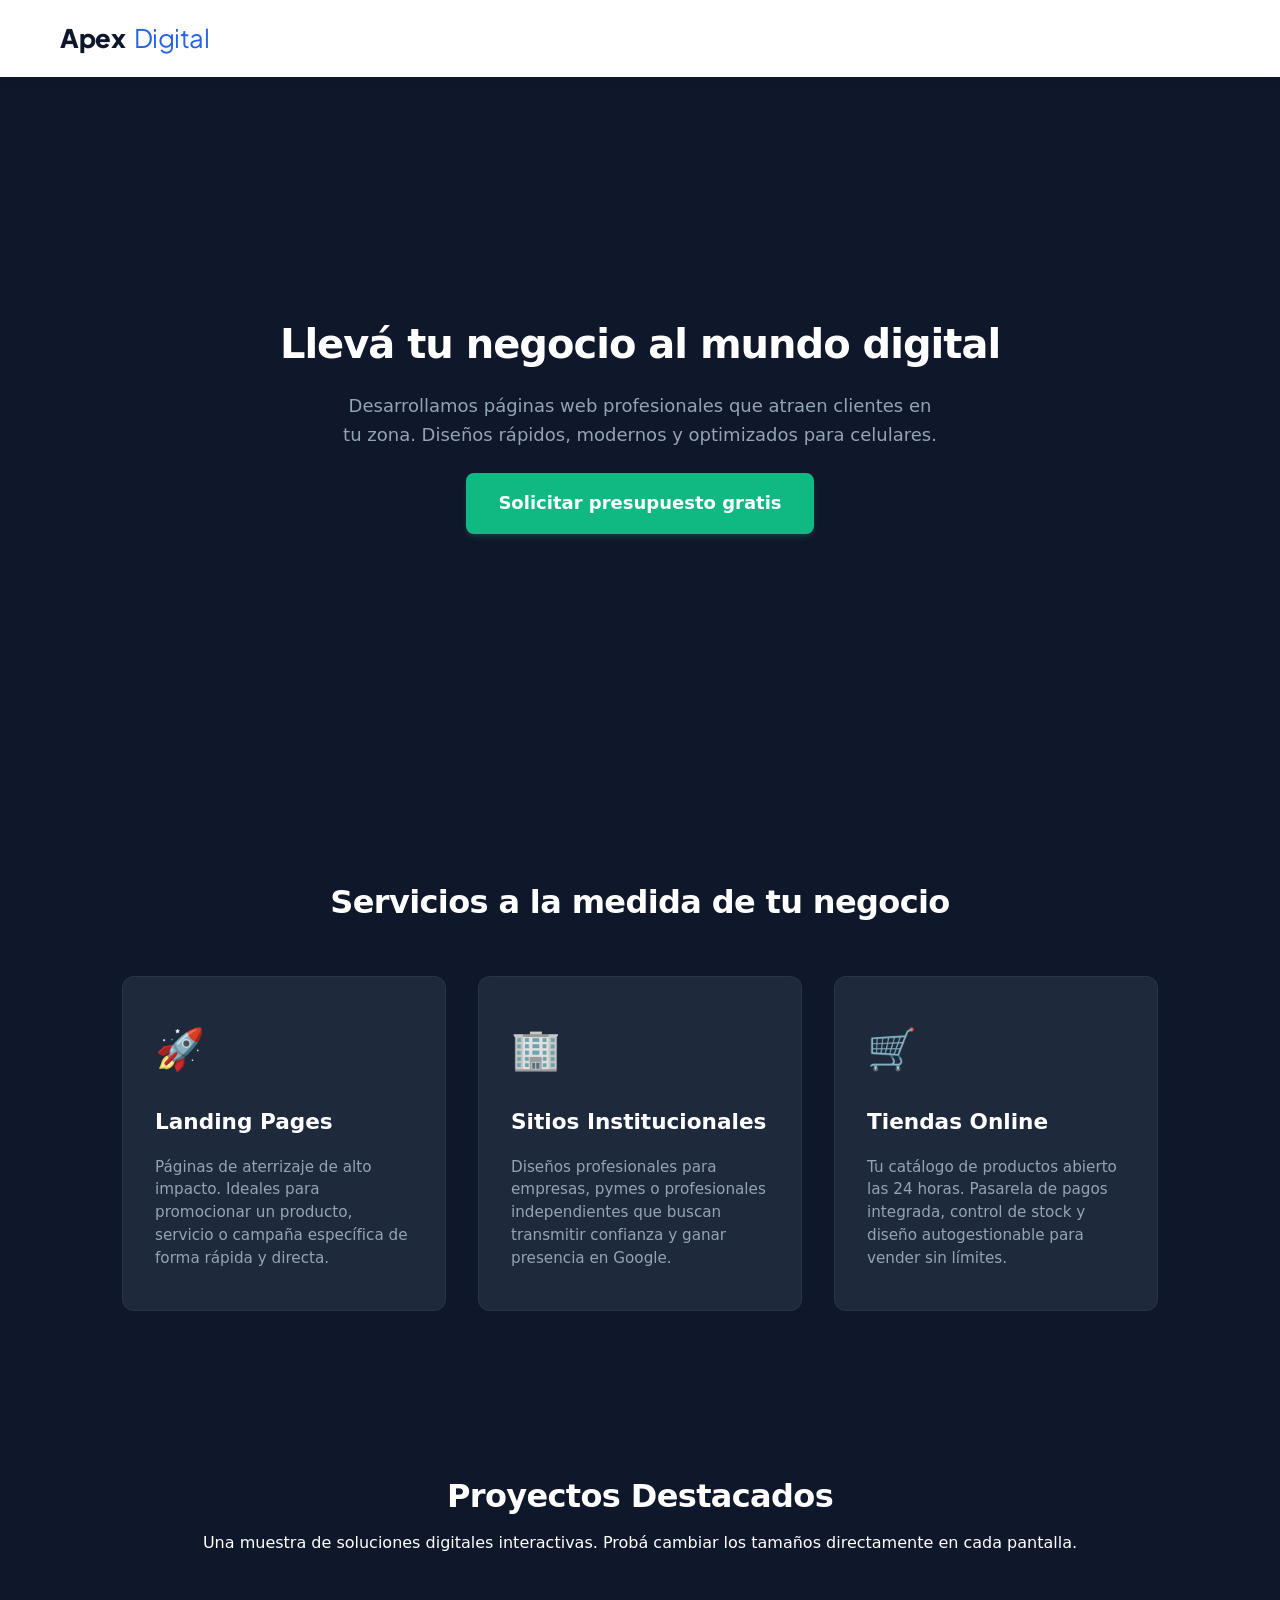
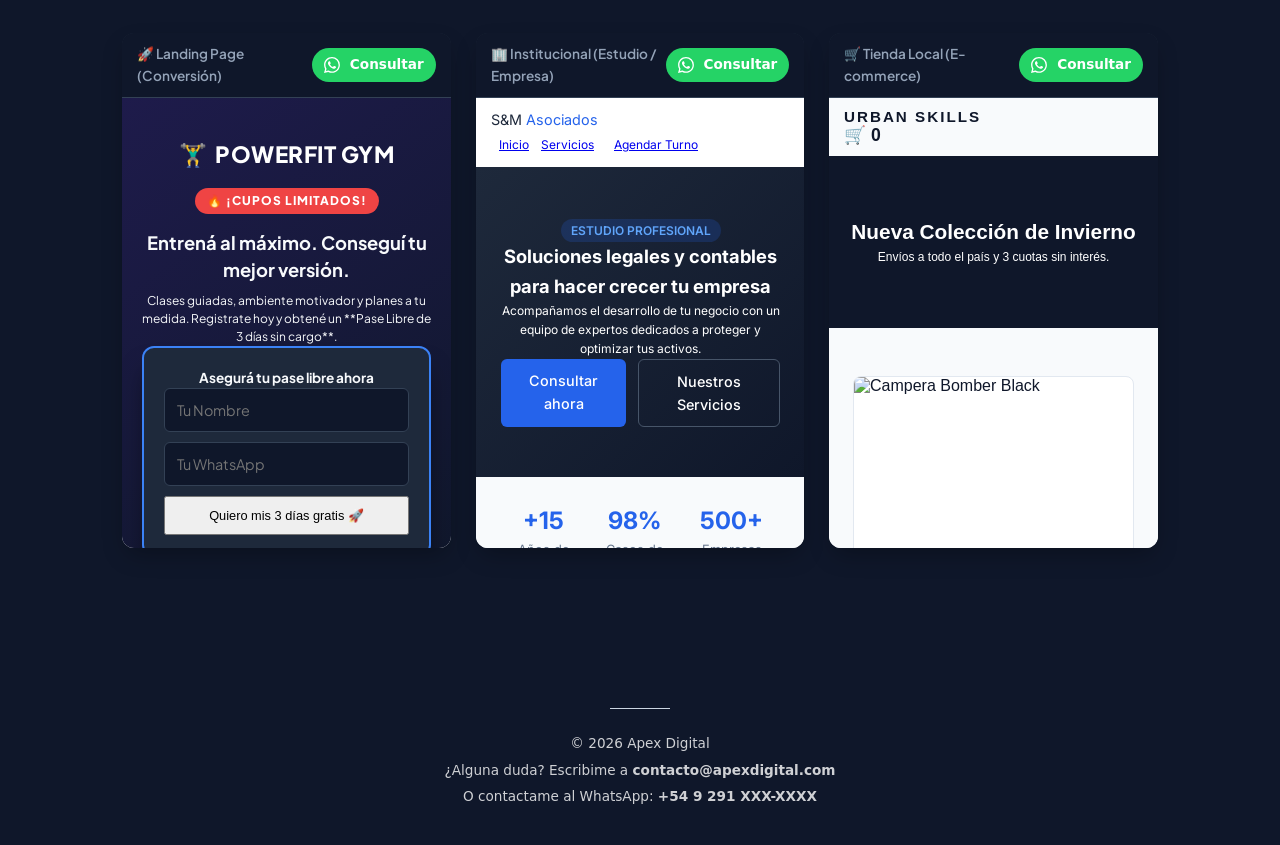
==== commit 4aea6ba8: "Modfica imagenes de la tienda, agrega footer" ====
--- a/index.html
+++ b/index.html
@@ -126,6 +126,11 @@
 
         </div>
     </section>
+    <footer class="site-footer">
+        <p>© 2026 Apex Digital</p>
+        <p>¿Alguna duda? Escribime a <strong>contacto@apexdigital.com</strong></p>
+        <p>O contactame al WhatsApp: <strong>+54 9 291 XXX-XXXX</strong></p>
+    </footer>
 
 </body>
 </html>
--- a/css/layout.css
+++ b/css/layout.css
@@ -193,4 +193,33 @@
     justify-content: center;
     text-align: center;
     min-height: 80vh; /* Ocupa el 80% de la pantalla del celular o PC */
+}
+
+.site-footer {
+    background-color: #0f172a; /* Mismo color que tu Hero */
+    color: #ffffff;
+    text-align: center;
+    padding: 2rem 1rem;
+    font-size: 0.85rem;
+    margin-top: 3rem;
+}
+
+.site-footer p {
+    margin: 5px 0;
+    opacity: 0.8; /* Un gris suave para que no compita con el contenido principal */
+}
+
+.site-footer {
+    padding: 2rem 1rem;
+    text-align: center;
+    margin-top: 3rem;
+}
+
+.site-footer::before {
+    content: "";
+    display: block;
+    width: 60px;          /* Ancho pequeño */
+    height: 1px;          /* Grosor de la línea */
+    background-color: #cbd5e1;
+    margin: 0 auto 1.5rem; /* Centrado y con espacio abajo */
 }
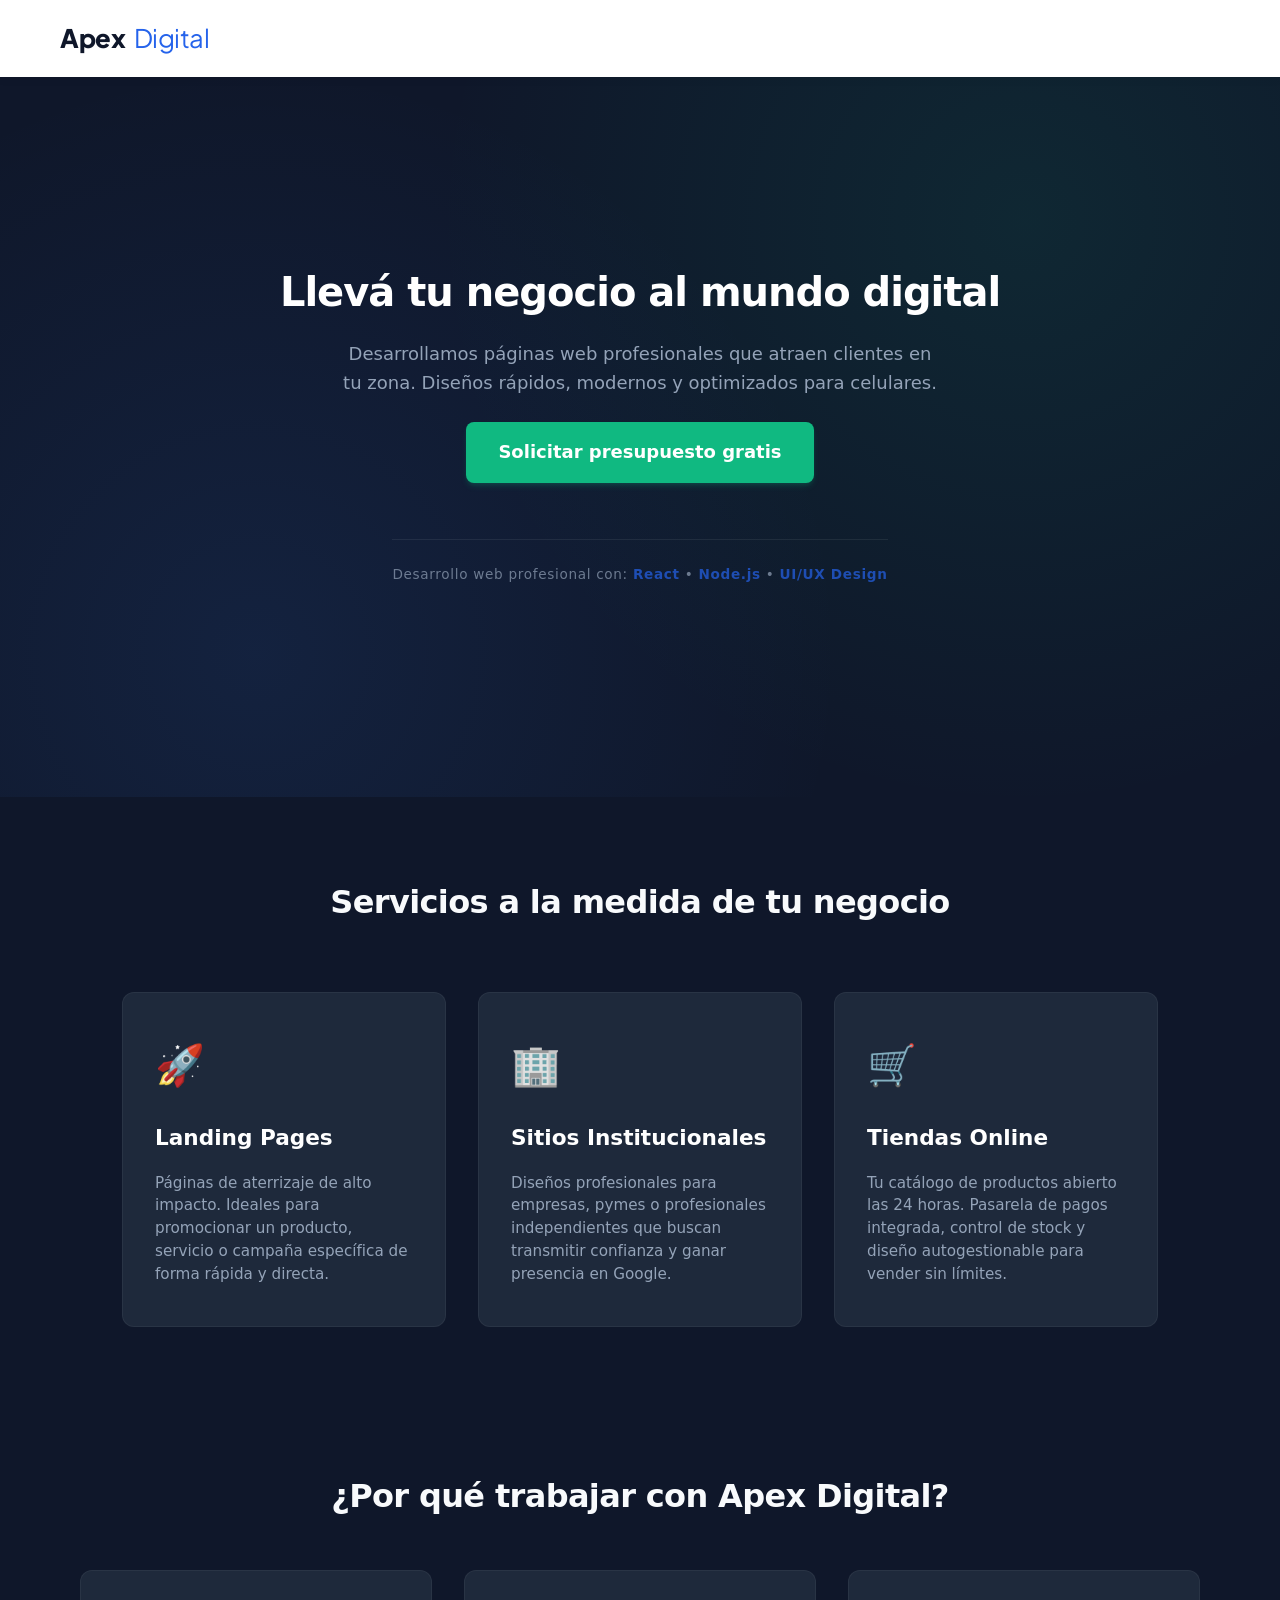
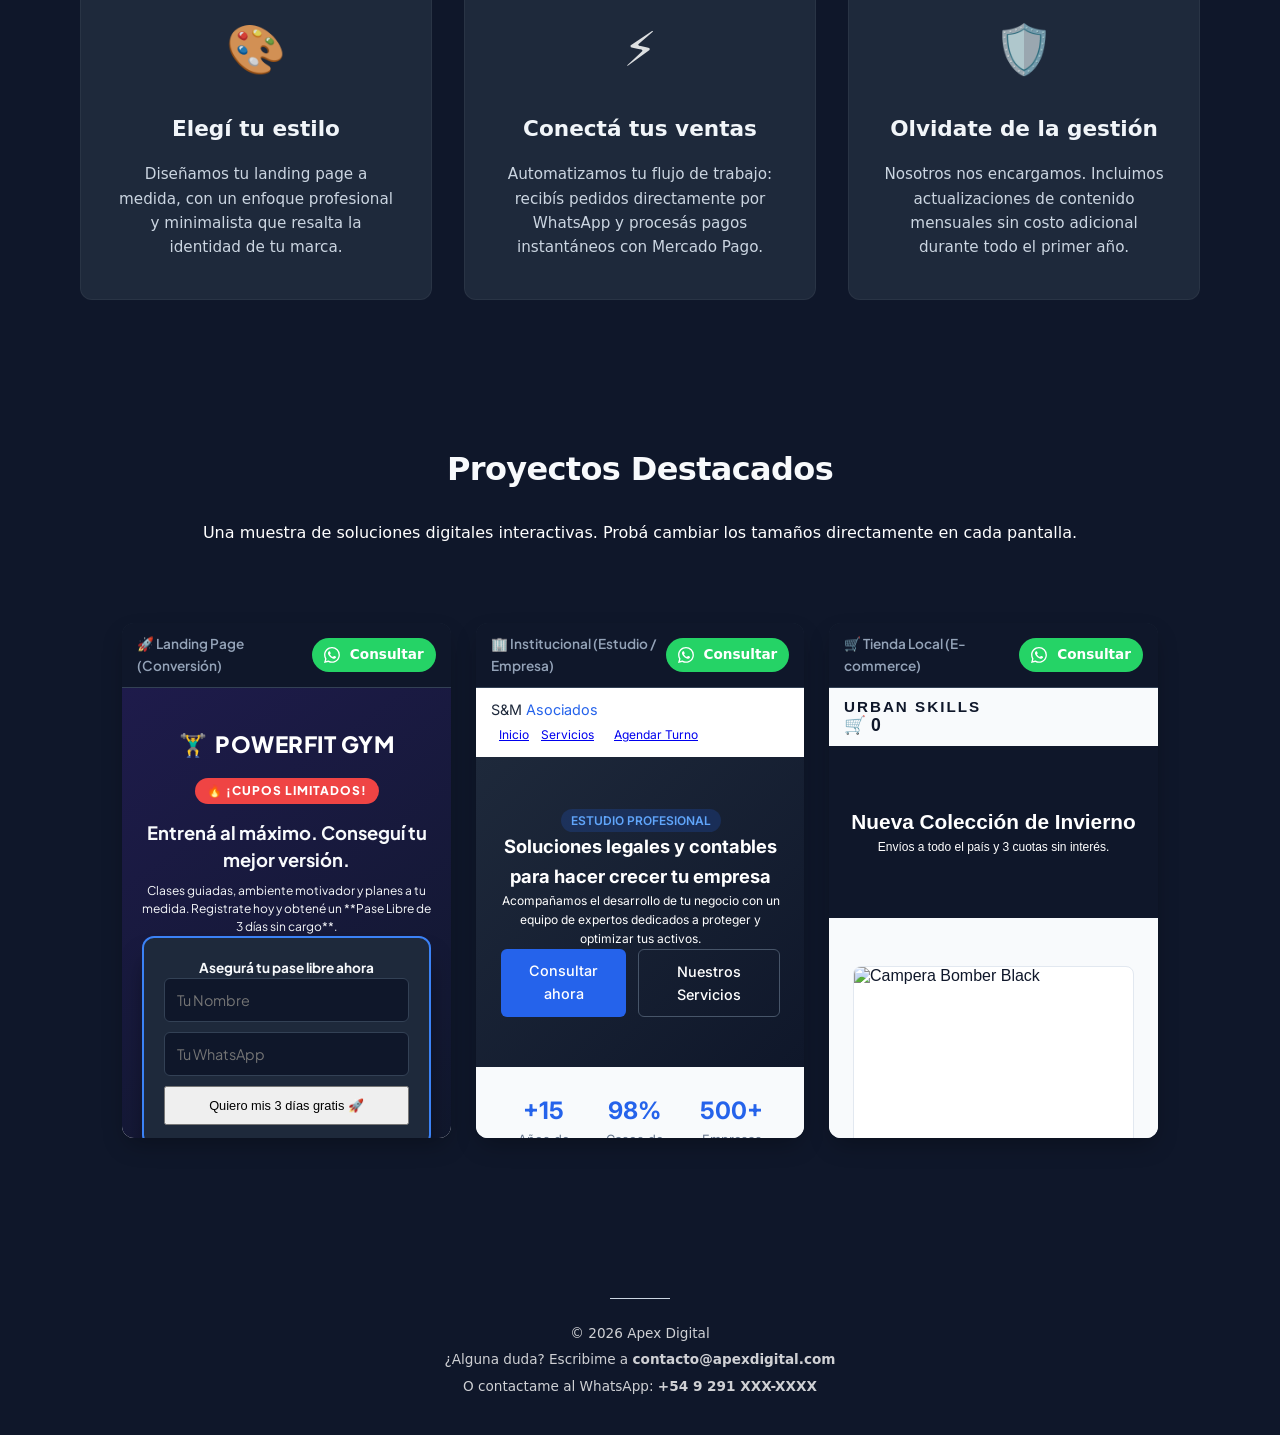
==== commit c87862b8: "Add benefits section to landing page and update hero section layout" ====
--- a/index.html
+++ b/index.html
@@ -35,6 +35,10 @@
             <a href="https://wa.me/TUNUMERO" class="btn-primary" target="_blank" rel="noopener noreferrer">
                 Solicitar presupuesto gratis
             </a>
+            <div class="hero-authority">
+                <p>Desarrollo web profesional con: <strong>React</strong> • <strong>Node.js</strong> • <strong>UI/UX Design</strong></p>
+            </div>
+            
         </div>
     </header>
 
@@ -58,6 +62,30 @@
                 <div class="service-icon">🛒</div>
                 <h3>Tiendas Online</h3>
                 <p>Tu catálogo de productos abierto las 24 horas. Pasarela de pagos integrada, control de stock y diseño autogestionable para vender sin límites.</p>
+            </div>
+        </div>
+    </section>
+
+    <section class="benefits-section">
+        <h2 class="section-title">¿Por qué trabajar con Apex Digital?</h2>
+        
+        <div class="benefits-grid">
+            <div class="benefit-card">
+                <div class="benefit-icon">🎨</div>
+                <h3>Elegí tu estilo</h3>
+                <p>Diseñamos tu landing page a medida, con un enfoque profesional y minimalista que resalta la identidad de tu marca.</p>
+            </div>
+
+            <div class="benefit-card">
+                <div class="benefit-icon">⚡</div>
+                <h3>Conectá tus ventas</h3>
+                <p>Automatizamos tu flujo de trabajo: recibís pedidos directamente por WhatsApp y procesás pagos instantáneos con Mercado Pago.</p>
+            </div>
+
+            <div class="benefit-card">
+                <div class="benefit-icon">🛡️</div>
+                <h3>Olvidate de la gestión</h3>
+                <p>Nosotros nos encargamos. Incluimos actualizaciones de contenido mensuales sin costo adicional durante todo el primer año.</p>
             </div>
         </div>
     </section>
--- a/css/components.css
+++ b/css/components.css
@@ -253,9 +253,11 @@
 /* Como la barra ahora es fija (sticky), es buena idea asegurarte de que el hero 
    tenga una transición limpia justo debajo de ella */
 .hero-section {
-    padding-top: 80px; /* Evita que el contenido del hero se pegue demasiado a la barra */
-}
-
+    padding-top: 80px;
+    background: radial-gradient(circle at 80% 20%, rgba(16, 185, 129, 0.1) 0%, transparent 50%), 
+                radial-gradient(circle at 20% 80%, rgba(59, 130, 246, 0.1) 0%, transparent 50%);
+    /* Esto le da una profundidad visual sutil sin que parezca un banner publicitario */
+}
 .navbar-logo {
     font-family: var(--fuente-titulos);
     font-weight: 800; /* Bien grueso para APex */
@@ -594,4 +596,107 @@
 .btn-top-whatsapp svg {
     fill: #ffffff !important;
     color: #ffffff !important;
+}
+
+/* ==========================================================================
+   COMPONENTES: SECCIÓN DE BENEFICIOS (NUEVA)
+   ========================================================================== */
+
+.benefits-section {
+    padding: 4rem 20px;
+    max-width: 1200px;
+    margin: 0 auto;
+    text-align: center;
+}
+
+.benefits-grid {
+    display: grid;
+    grid-template-columns: repeat(auto-fit, minmax(300px, 1fr));
+    gap: 2rem;
+    margin-top: 3rem;
+    padding: 0 20px;
+}
+
+.benefit-card {
+    background-color: #1e293b;
+    border: 1px solid rgba(255, 255, 255, 0.05);
+    padding: 2.5rem 2rem;
+    border-radius: 0.75rem;
+    display: flex;
+    flex-direction: column;
+    align-items: center;
+    gap: 1rem;
+    transition: transform 0.3s ease, border-color 0.3s ease;
+}
+
+.benefit-card:hover {
+    transform: translateY(-5px);
+    border-color: var(--color-acento);
+}
+
+.benefit-icon {
+    font-size: 3rem;
+    margin-bottom: 0.5rem;
+}
+
+.benefit-card h3 {
+    font-size: 1.35rem;
+    font-weight: 700;
+    color: var(--color-principal);
+    margin: 0;
+}
+
+.benefit-card p {
+    font-size: 0.95rem;
+    color: var(--text-secondary);
+    line-height: 1.6;
+    margin: 0;
+}
+
+/* ==========================================================================
+   AJUSTE DE CONTRASTE Y LEGIBILIDAD
+   ========================================================================== */
+
+/* 1. Definimos un gris suave para los párrafos (esto evita que el blanco resalte demasiado) */
+.benefit-card p {
+    font-size: 0.95rem;
+    color: #cbd5e1; /* Un gris azulado claro, elegante y legible */
+    line-height: 1.6;
+    margin: 0;
+}
+
+/* 2. Definimos un color para los títulos que sea claro pero no blanco puro */
+.benefit-card h3 {
+    font-size: 1.35rem;
+    font-weight: 700;
+    color: #f1f5f9; /* Un blanco suave (off-white) */
+    margin: 0;
+}
+
+/* 3. Aseguramos que el título de la sección se vea profesional */
+.section-title {
+    color: #f8fafc; /* Blanco suave */
+    font-size: 2rem;
+    margin-bottom: 1rem;
+}
+
+.benefit-icon {
+    font-size: 3rem;
+    margin-bottom: 0.5rem;
+    opacity: 0.85; /* Esto los hace un poco más tenues y elegantes */
+}
+
+.hero-authority {
+    margin-top: 2rem;
+    padding-top: 1.5rem;
+    border-top: 1px solid rgba(255, 255, 255, 0.1);
+    color: var(--text-secondary);
+    font-size: 0.85rem;
+    letter-spacing: 0.05em;
+    opacity: 0.7;
+}
+
+.hero-authority strong {
+    color: var(--color-acento);
+    font-weight: 600;
 }
--- a/css/responsive.css
+++ b/css/responsive.css
@@ -0,0 +1,19 @@
+/* ==========================================================================
+   AJUSTE RESPONSIVE: SECCIÓN BENEFICIOS
+   ========================================================================== */
+
+@media (max-width: 768px) {
+    .benefits-grid {
+        grid-template-columns: 1fr; /* Una sola columna para que las tarjetas ocupen todo el ancho */
+        gap: 1.5rem; /* Menos espacio entre tarjetas en móvil */
+        padding: 0 15px; /* Margen lateral para que no toquen el borde de la pantalla */
+    }
+
+    .benefit-card {
+        padding: 2rem 1.5rem; /* Un poco menos de padding interno para aprovechar mejor el espacio */
+    }
+
+    .benefit-icon {
+        font-size: 2.5rem; /* Iconos un poco más chicos en móvil para no agobiar */
+    }
+}
